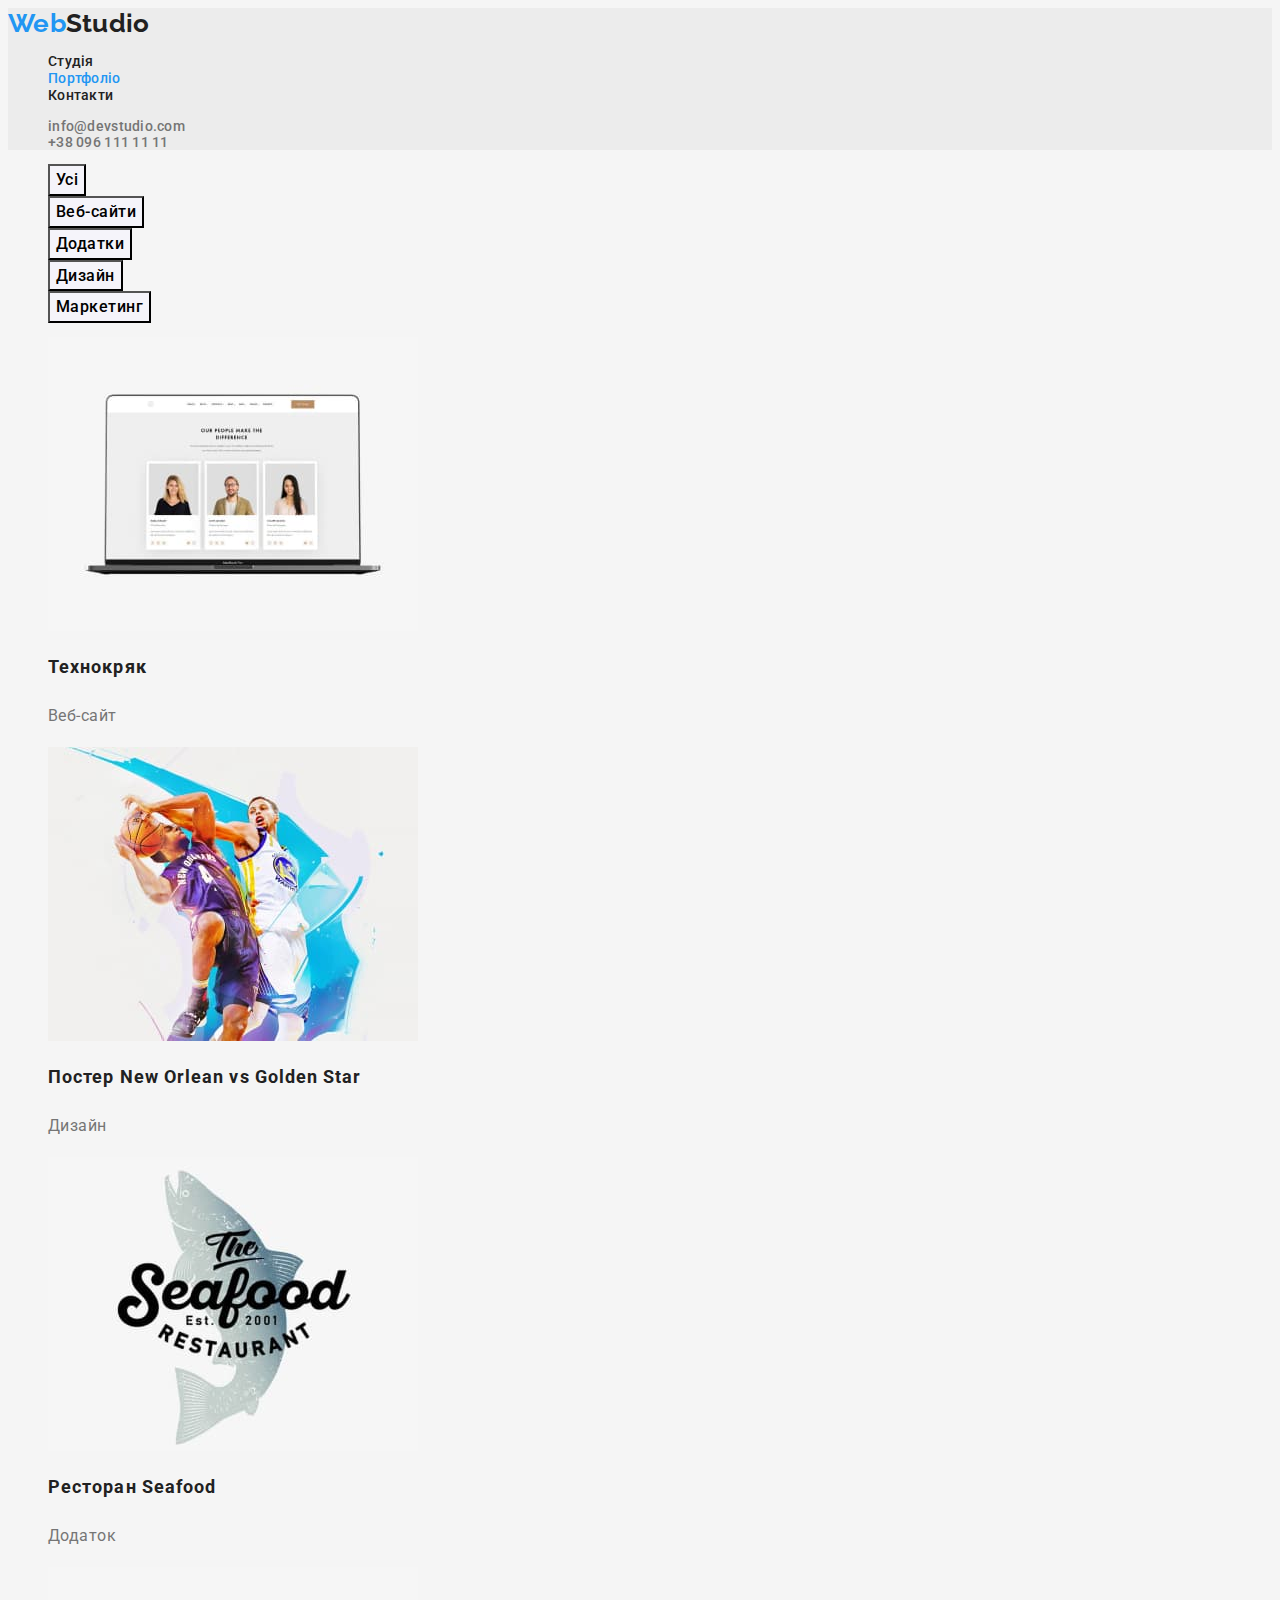
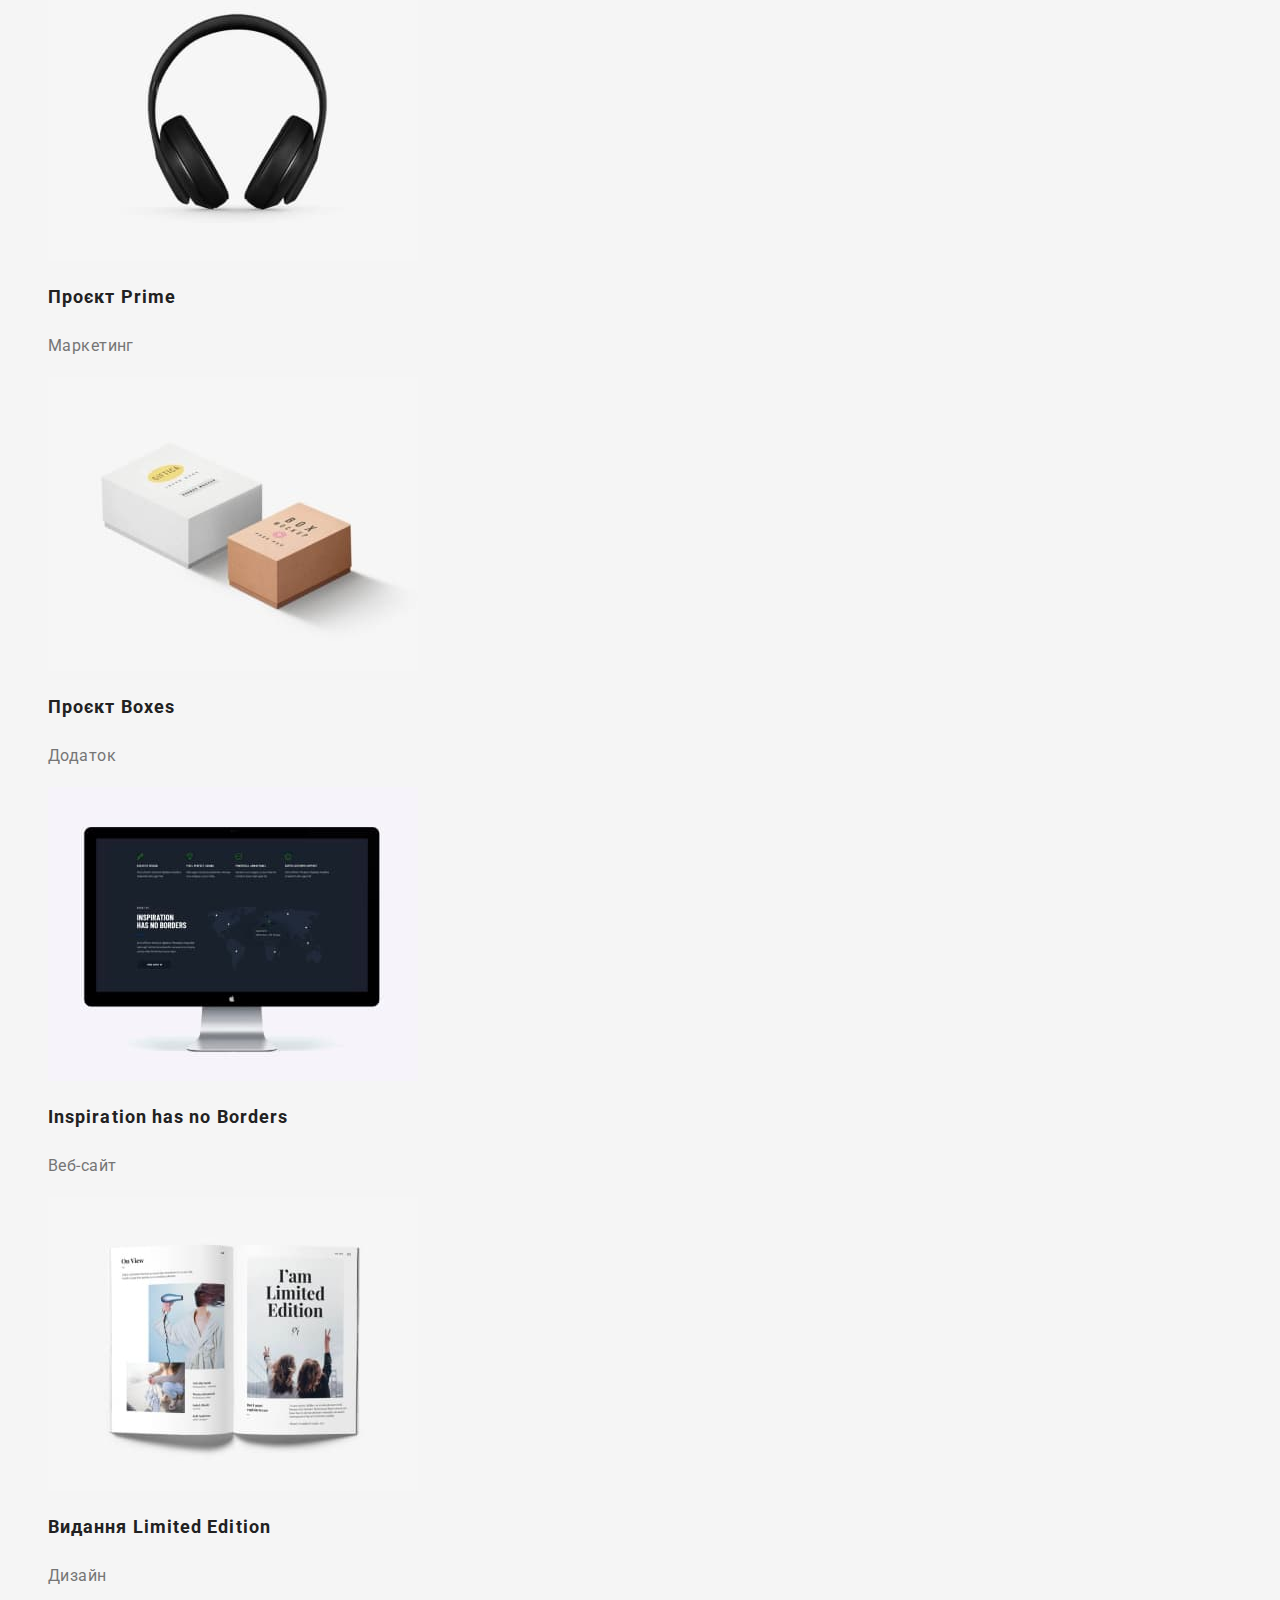
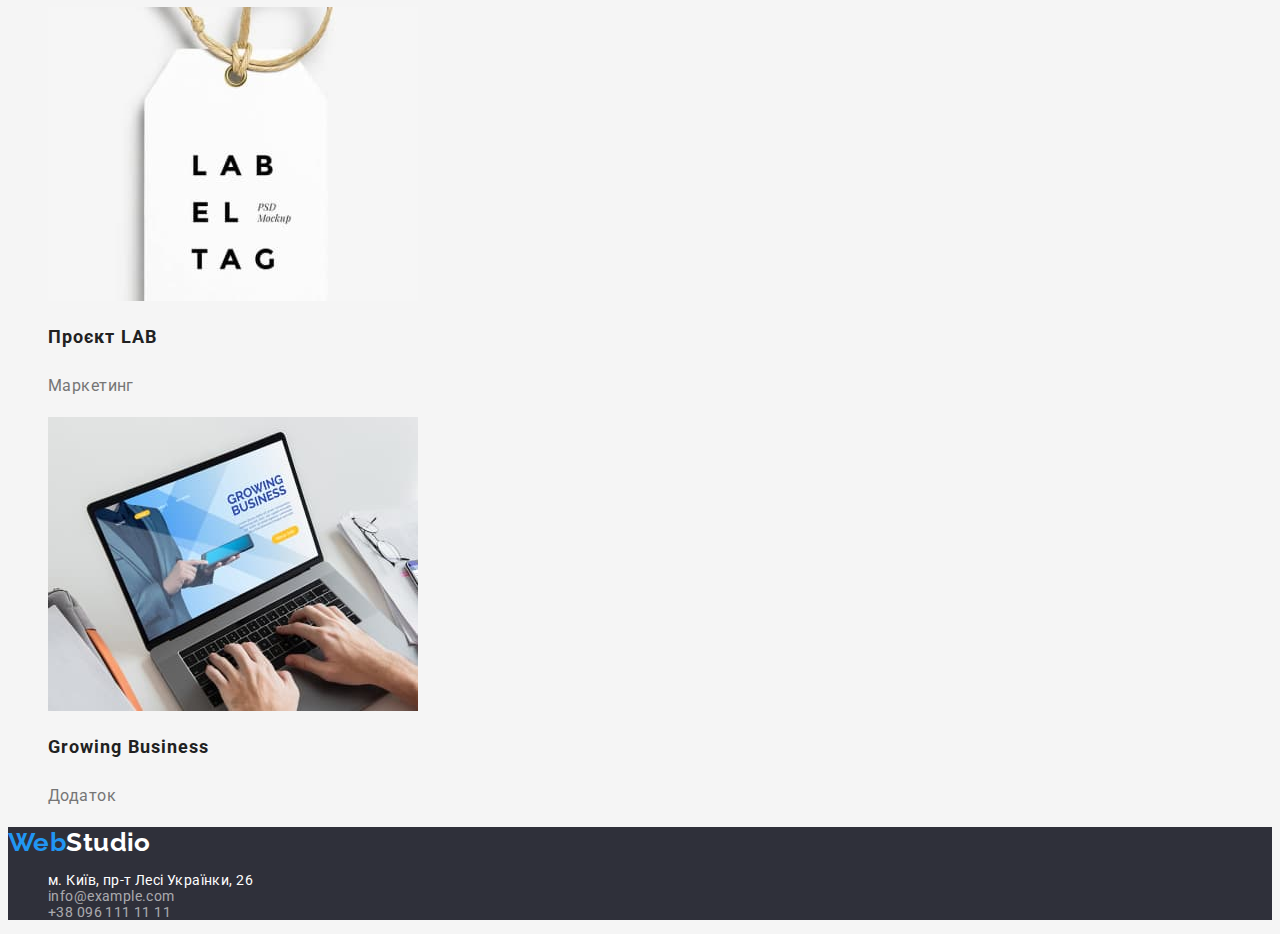
==== portfolio.html @ d13a5749 "Add files via upload" ====
<!DOCTYPE html>
<html lang="uk">
<head>
    <meta charset="UTF-8">
    <meta http-equiv="X-UA-Compatible" content="IE=edge">
    <meta name="viewport" content="width=device-width, initial-scale=1.0">
    <link rel="preconnect" href="https://fonts.googleapis.com">
    <link rel="preconnect" href="https://fonts.gstatic.com" crossorigin>
    <link href="https://fonts.googleapis.com/css2?family=Raleway:wght@700&family=Roboto:wght@400;500;700;900&display=swap" rel="stylesheet">
    <title>Портфоліо</title>
    <link rel="stylesheet" href="./css/style.css">
</head>
<body>
    <!-- Header section -->
    <header class="header-fonts">
        <a class="logo-web" href="./index.html">Web<span class="studio">Studio</span></a>
        <ul class="site-info">
            <li><a class="link" href="./index.html">Студія</a></li>
            <li><a class="link current" href="./portfolio.html">Портфоліо</a></li>
            <li><a class="link" href="Контакти">Контакти</a></li>
        </ul>
        <nav>
            <ul class="contacts">
                <li><a class="link" href="mailto:info@devstudio.com">info@devstudio.com</a></li>
                <li><a class="link" href="tel:+380961111111">+38 096 111 11 11</a></li>
            </ul>
        </nav>
    </header>
    <!-- Slide section -->
    <main>
        <section>
            <h1 class="visually-hidden">Portfolio</h1>
            <ul>
                <li><button class="btn" type="button">Усі</button></li>
                <li><button class="btn" type="button">Веб-сайти</button></li>
                <li><button class="btn" type="button">Додатки</button></li>
                <li><button class="btn" type="button">Дизайн</button></li>
                <li><button class="btn" type="button">Маркетинг</button></li>
            </ul>
            <ul class="list-skill">
                <li>
                    <img src="./images/img.jpeg" alt="Команда Вебстудії">
                    <h2>Технокряк</h2>
                    <p>Веб-сайт</p>
                </li>
                <li>
                    <img src="./images/img-1.jpeg" alt="Грають в баскетбол">
                    <h2>Постер New Orlean vs Golden Star</h2>
                    <p>Дизайн</p>
                </li>
                <li>
                    <img src="./images/img-2.jpeg" alt="Логотип ресторану">
                    <h2>Ресторан Seafood</h2>
                    <p>Додаток</p>
                </li>
                <li>
                    <img src="./images/img-3.jpeg" alt="Навушники">
                    <h2>Проєкт Prime</h2>
                    <p>Маркетинг</p>
                </li>
                <li>
                    <img src="./images/img-4.jpeg" alt="Подарункові бокси">
                    <h2>Проєкт Boxes</h2>
                    <p>Додаток</p>
                </li>
                <li>
                    <img src="./images/img-5.jpeg" alt="Офіси студії у світі">
                    <h2>Inspiration has no Borders</h2>
                    <p>Веб-сайт</p>
                </li>
                <li>
                    <img src="./images/img-6.jpeg" alt="Відкритий журнал">
                    <h2>Видання Limited Edition</h2>
                    <p>Дизайн</p>
                </li>
                <li>
                    <img src="./images/img-7.jpeg" alt="Ярлик">
                    <h2>Проєкт LAB</h2>
                    <p>Маркетинг</p>
                </li>
                <li>
                    <img src="./images/img-8.jpeg" alt="Працює в додатку">
                    <h2>Growing Business</h2>
                    <p>Додаток</p>
                </li>
            </ul>
        </section>
    </main>
    <!-- Footer section -->
    <footer class="footer-info">
        <a class="logo-web" href="./index.html">Web<span class="studio2">Studio</span></a>
        <address>
            <ul class="color-info">
                <li><a href="https://goo.gl/maps/TJPPdLGGKsBPAUss6">м. Київ, пр-т Лесі Українки, 26</a></li>
                <li class="info-visible"><a href="mailto:info@example.com">info@example.com</a></li>
                <li class="info-visible"><a href="tel:+380961111111">+38 096 111 11 11</a></li>
            </ul>
        </address>
    </footer>
</body>
</html>
---- css/style.css ----
:root {
    --main-color: #f5f5f5;
    --secondary-color: #212121;
    --btn-color: #2196f3;
    --btn-background: #F5F4FA;
    --btn-active-color: #ffffff;
    --header-color: #ECECEC;
    --paragraph-color: #757575;
    --footer-color: #2F303A;
    --adress-color: rgba(255, 255, 255, 0.6);
}
/* ^color^ */
ul {
    list-style: none
    }
.visually-hidden {
    position: absolute;
    white-space: nowrap;
    width: 1px;
    height: 1px;
    overflow: hidden;
    border: 0;
    padding: 0;
    clip: rect(0 0 0 0);
    clip-path: inset(50%);
    margin: -1px;
}
body {
    text-decoration: none;
    font-family: "Roboto", sans-serif;
    background-color: var(--main-color);
    color: var(--secondary-color);
    font-style: normal;
    letter-spacing: 0.03em;
    font-size: 14px;
}

/* Section header 1-2 pages*/

header {
    background-color: var(--header-color);
    color: var(--secondary-color);
    text-decoration: none;
}
.header-fonts {
    font-weight: 500;
    letter-spacing: 0.02em;
}

/* Section navigation 1-2 pages */

.logo-web {
    color: var(--btn-color);
    font-family: 'Raleway';
    font-weight: 700;
    font-size: 26px;
    line-height: 1.19;
    text-decoration: none;
}
.studio {
    color: var(--secondary-color);
}
.studio2 {
    color: var(--btn-active-color);
}

.site-info a {
    color: var(--secondary-color);
    text-decoration: none;
    font-weight: 500;
    line-height: 1.14;
    letter-spacing: 0.02em;
}
.site-info .link:hover, 
.site-info .link:focus {
    color: var(--btn-color);
}
.link.current {
    color: var(--btn-color);
}
.contacts a {
    color: var(--paragraph-color);
    text-decoration: none;
    font-weight: 500;      
    letter-spacing: 0.02em; 
}
.contacts a:hover, 
.contacts a:focus {
    color: var(--btn-color);
}

/* Section btn 1-2 pages */

.btn:hover, .btn:focus {
    background-color: var(--btn-color);
    color: var(--btn-active-color);
    cursor: pointer;
}
.btn {
    background-color: var(--btn-background);
    font-family: "Roboto", sans-serif;
    letter-spacing: 0.03em;
    font-weight: 500;
    font-size: 16px;
    line-height: 1.62;
}
.btn1 {
    background-color: var(--btn-color);
    color: var(--btn-active-color);
    font-family: "Roboto", sans-serif;
    font-weight: 700;
    font-size: 16px;
    line-height: 1.88;
    letter-spacing: 0.06em;
}

/* Pages Studio */
/* Hero */
h1 {
    background: var(--footer-color);
    color: var(--btn-active-color);
    font-weight: 900;
    font-size: 44px;
    line-height: 1.36;
    text-align: center;
    letter-spacing: 0.06em;
    text-transform: uppercase;
}
.title {
    font-family: "Roboto", sans-serif;
    font-weight: 700;
    font-size: 36px;
    line-height: 1.16;
    text-align: center;
    letter-spacing: 0.03em;
}

/* Section quality */

.list-title h3{
    font-weight: 700;
    font-size: 14px;
    line-height: 1.14;
}

.list-title p {
    color: var(--paragraph-color);
    font-size: 14px;
    line-height: 1.71;
}

/* Section team */

.list-team h3 {
    font-weight: 500;
    font-size: 16px;
    line-height: 1.18;
}
.list-team p {
    color: var(--paragraph-color);
    font-size: 16px;
    line-height: 1.18;
    letter-spacing: 0.03em;
}
.list-team {
    text-align: center;
}

/* Pages Portfolio - Section main*/

.list-skill h2 {
    font-weight: 700;
    font-size: 18px;
    line-height: 2;
    letter-spacing: 0.06em;
}
.list-skill p {
    color: var(--paragraph-color);
    font-weight: 400;
    font-size: 16px;
    line-height: 1.88;
}

/* Section footer 1-2 pages*/

.footer-info {
    background-color: var(--footer-color);
    text-decoration: none;
}
.color-info a {
    color: var(--btn-active-color);
    font-style: normal;
    text-decoration: none;
}
.color-info a:hover, 
.color-info a:focus {
    color: var(--btn-color);
}
.color-info a:active {
    color: var(--btn-color);
}
.info-visible a {
    color: var(--adress-color);
}
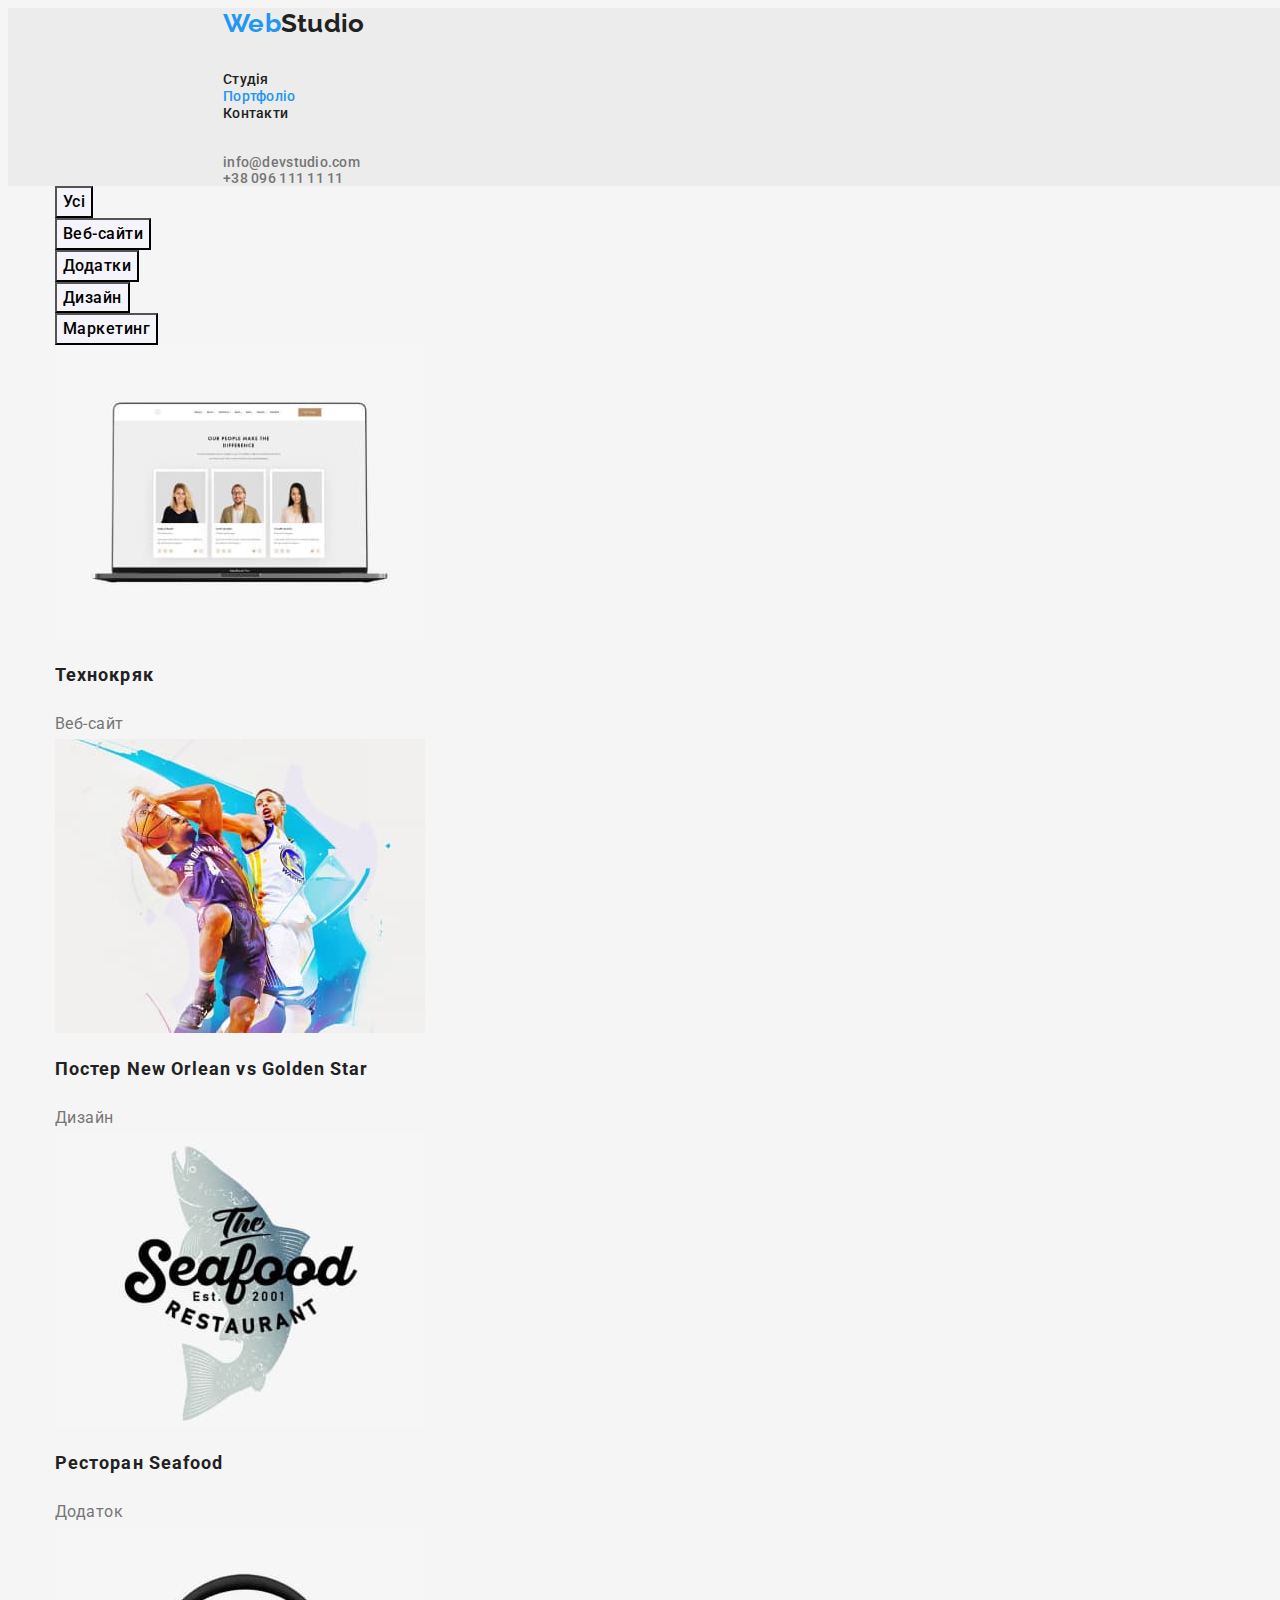
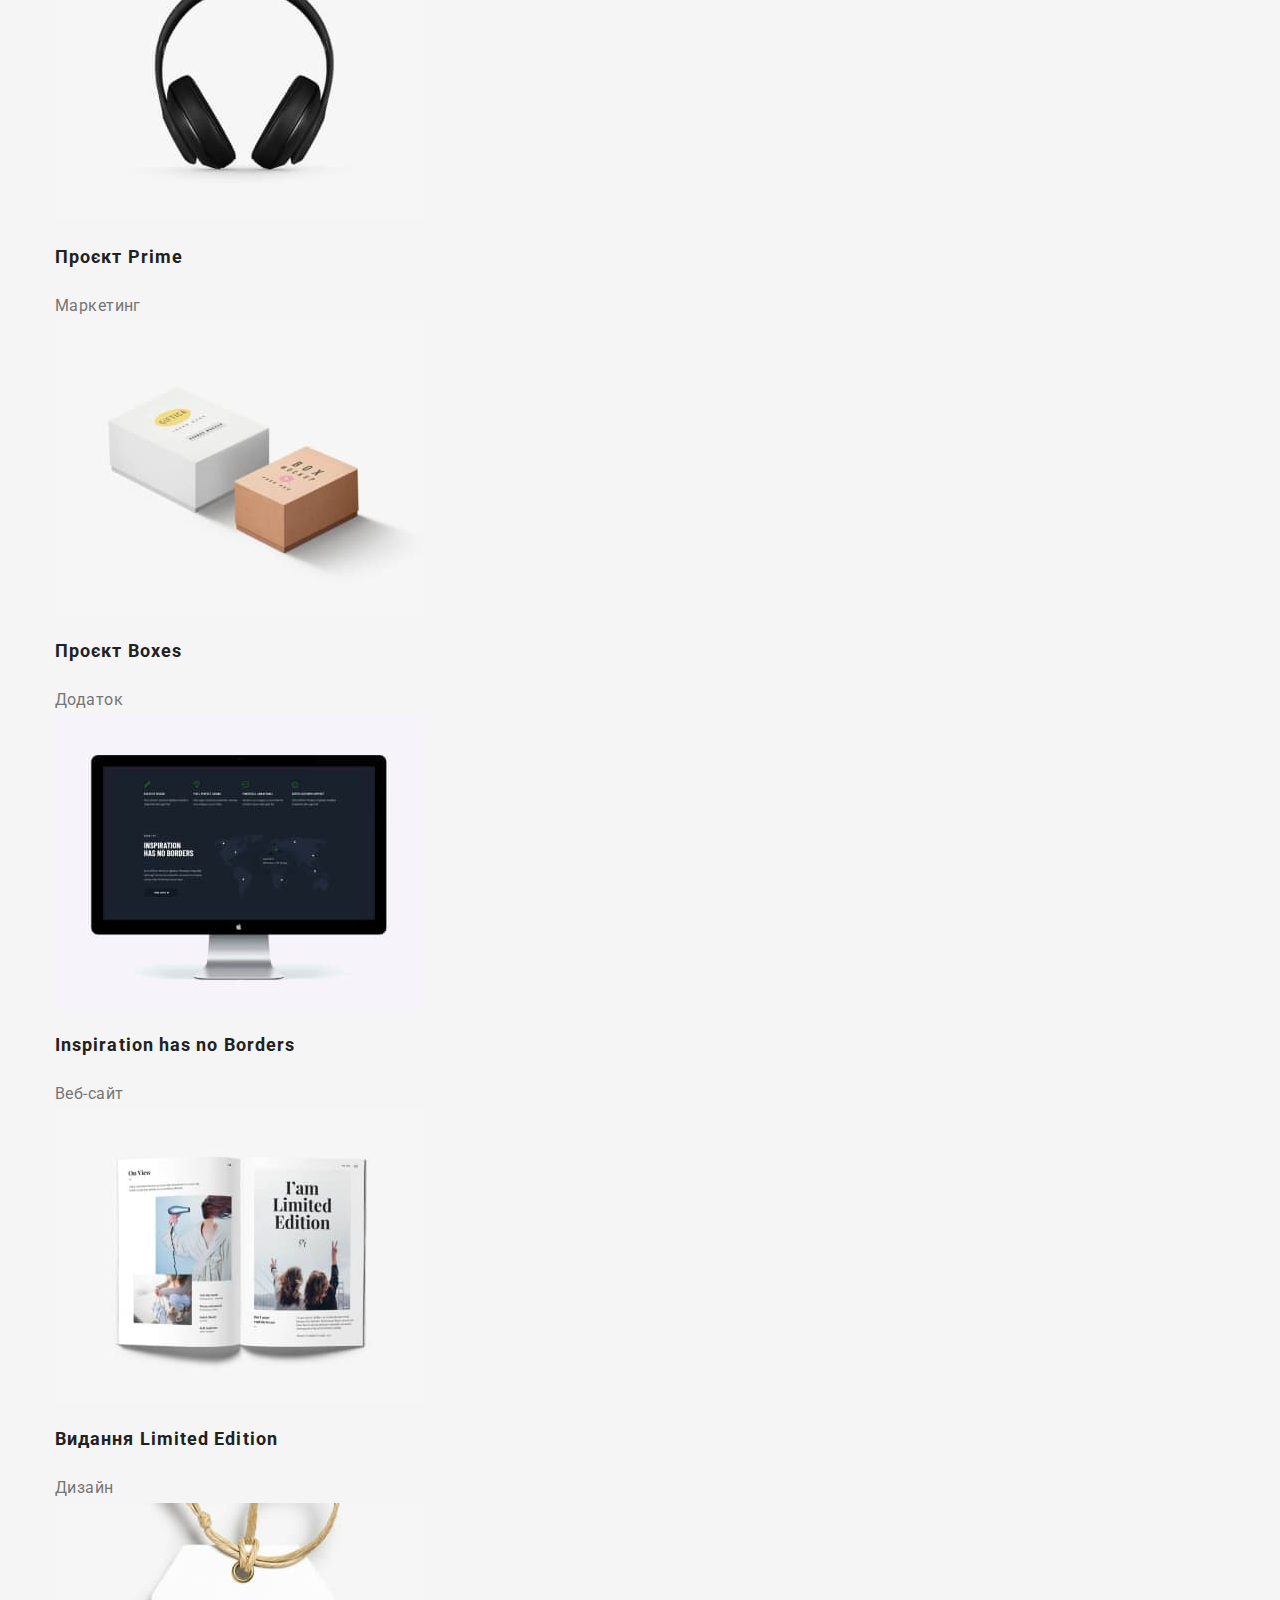
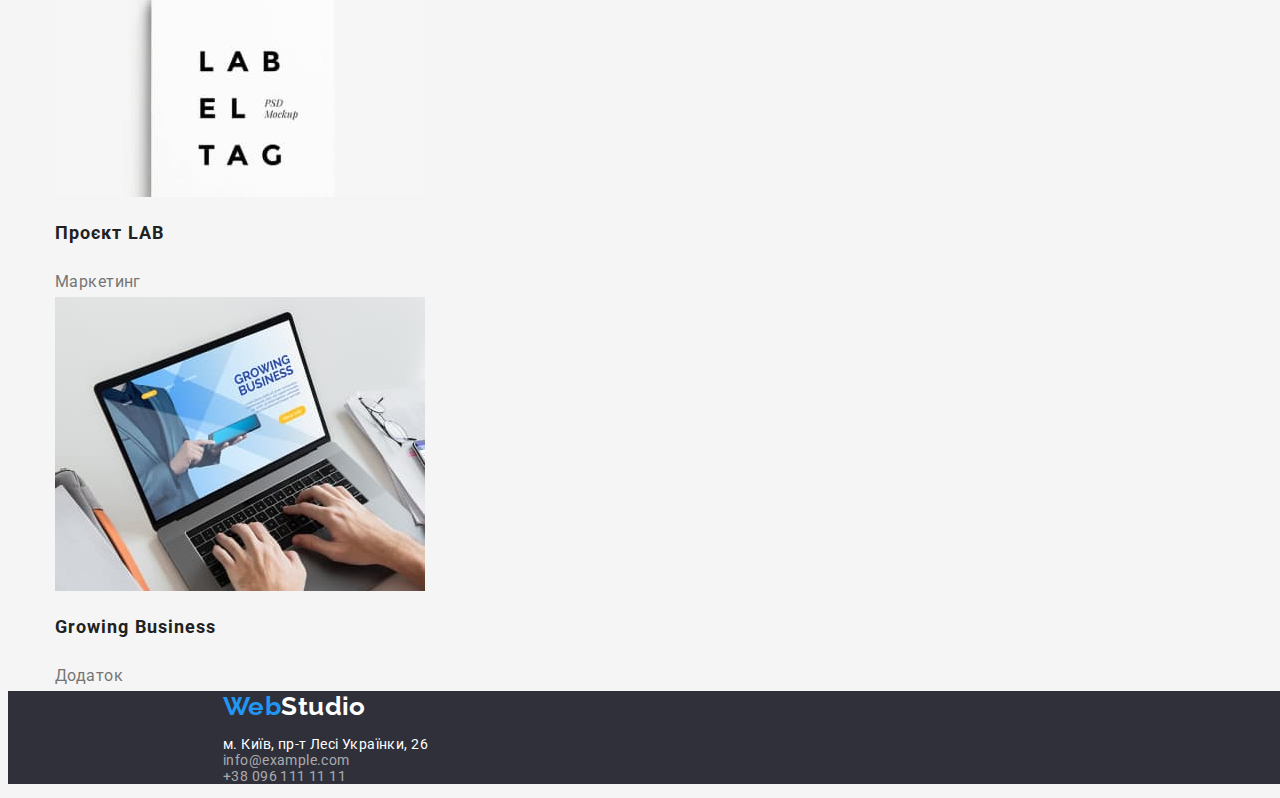
==== commit e44d3c6b: "блокова модель заняття 5" ====
--- a/portfolio.html
+++ b/portfolio.html
@@ -1,36 +1,42 @@
 <!DOCTYPE html>
 <html lang="uk">
+
 <head>
     <meta charset="UTF-8">
     <meta http-equiv="X-UA-Compatible" content="IE=edge">
     <meta name="viewport" content="width=device-width, initial-scale=1.0">
     <link rel="preconnect" href="https://fonts.googleapis.com">
     <link rel="preconnect" href="https://fonts.gstatic.com" crossorigin>
-    <link href="https://fonts.googleapis.com/css2?family=Raleway:wght@700&family=Roboto:wght@400;500;700;900&display=swap" rel="stylesheet">
+    <link
+        href="https://fonts.googleapis.com/css2?family=Raleway:wght@700&family=Roboto:wght@400;500;700;900&display=swap"
+        rel="stylesheet">
     <title>Портфоліо</title>
     <link rel="stylesheet" href="./css/style.css">
 </head>
+
 <body>
     <!-- Header section -->
     <header class="header-fonts">
-        <a class="logo-web" href="./index.html">Web<span class="studio">Studio</span></a>
-        <ul class="site-info">
-            <li><a class="link" href="./index.html">Студія</a></li>
-            <li><a class="link current" href="./portfolio.html">Портфоліо</a></li>
-            <li><a class="link" href="Контакти">Контакти</a></li>
-        </ul>
-        <nav>
-            <ul class="contacts">
-                <li><a class="link" href="mailto:info@devstudio.com">info@devstudio.com</a></li>
-                <li><a class="link" href="tel:+380961111111">+38 096 111 11 11</a></li>
+        <div class="container">
+            <a class="logo-web" href="./index.html">Web<span class="studio">Studio</span></a>
+            <ul class="site-info">
+                <li><a class="link" href="./index.html">Студія</a></li>
+                <li><a class="link current" href="./portfolio.html">Портфоліо</a></li>
+                <li><a class="link" href="Контакти">Контакти</a></li>
             </ul>
-        </nav>
+            <nav>
+                <ul class="contacts">
+                    <li><a class="link" href="mailto:info@devstudio.com">info@devstudio.com</a></li>
+                    <li><a class="link" href="tel:+380961111111">+38 096 111 11 11</a></li>
+                </ul>
+            </nav>
+        </div>
     </header>
     <!-- Slide section -->
     <main>
-        <section>
+        <section class="container">
             <h1 class="visually-hidden">Portfolio</h1>
-            <ul>
+            <ul class="work-place">
                 <li><button class="btn" type="button">Усі</button></li>
                 <li><button class="btn" type="button">Веб-сайти</button></li>
                 <li><button class="btn" type="button">Додатки</button></li>
@@ -88,14 +94,17 @@
     </main>
     <!-- Footer section -->
     <footer class="footer-info">
-        <a class="logo-web" href="./index.html">Web<span class="studio2">Studio</span></a>
-        <address>
-            <ul class="color-info">
-                <li><a href="https://goo.gl/maps/TJPPdLGGKsBPAUss6">м. Київ, пр-т Лесі Українки, 26</a></li>
-                <li class="info-visible"><a href="mailto:info@example.com">info@example.com</a></li>
-                <li class="info-visible"><a href="tel:+380961111111">+38 096 111 11 11</a></li>
-            </ul>
-        </address>
+        <div class="container">
+            <a class="logo-web" href="./index.html">Web<span class="studio2">Studio</span></a>
+            <address>
+                <ul class="color-info">
+                    <li><a href="https://goo.gl/maps/TJPPdLGGKsBPAUss6">м. Київ, пр-т Лесі Українки, 26</a></li>
+                    <li class="info-visible"><a href="mailto:info@example.com">info@example.com</a></li>
+                    <li class="info-visible"><a href="tel:+380961111111">+38 096 111 11 11</a></li>
+                </ul>
+            </address>
+        </div>
     </footer>
 </body>
+
 </html>--- a/css/style.css
+++ b/css/style.css
@@ -10,6 +10,26 @@
     --adress-color: rgba(255, 255, 255, 0.6);
 }
 /* ^color^ */
+
+html {
+    box-sizing: border-box;
+}
+
+*,
+*::before,
+*::after {
+  box-sizing: inherit;
+  /* outline: 1px solid red; */
+}
+
+.container {
+    width: 1200px;
+    padding-left: 15px;
+    padding-right: 15px;
+    margin-left: auto;
+    margin-right: auto;
+}
+
 ul {
     list-style: none
     }
@@ -43,6 +63,11 @@
     text-decoration: none;
 }
 .header-fonts {
+    margin-left: auto;
+    margin-right: auto;
+    margin-bottom: 0px;
+    width: 1600px;
+
     font-weight: 500;
     letter-spacing: 0.02em;
 }
@@ -50,6 +75,8 @@
 /* Section navigation 1-2 pages */
 
 .logo-web {
+    margin: 24px 93px 25px 0px;
+
     color: var(--btn-color);
     font-family: 'Raleway';
     font-weight: 700;
@@ -71,6 +98,11 @@
     line-height: 1.14;
     letter-spacing: 0.02em;
 }
+.site-info {
+    margin: 32px 344px 32px 0px;
+    padding-left: 0px;
+    padding-right: 0px;
+}
 .site-info .link:hover, 
 .site-info .link:focus {
     color: var(--btn-color);
@@ -84,6 +116,11 @@
     font-weight: 500;      
     letter-spacing: 0.02em; 
 }
+.contacts {
+    margin: 32px 0px 0px 0px;
+    padding-left: 0px;
+    padding-right: 0px;
+}
 .contacts a:hover, 
 .contacts a:focus {
     color: var(--btn-color);
@@ -112,6 +149,12 @@
     font-size: 16px;
     line-height: 1.88;
     letter-spacing: 0.06em;
+
+    border-radius: 4px;
+    max-width: 216px;
+    min-height: 50px;
+    margin: auto;
+    display: block;
 }
 
 /* Pages Studio */
@@ -127,6 +170,8 @@
     text-transform: uppercase;
 }
 .title {
+    margin-top: 0px;
+
     font-family: "Roboto", sans-serif;
     font-weight: 700;
     font-size: 36px;
@@ -138,15 +183,30 @@
 /* Section quality */
 
 .list-title h3{
+    margin-top: 0px;
+
     font-weight: 700;
     font-size: 14px;
     line-height: 1.14;
 }
 
 .list-title p {
+    margin-bottom: 0px;
+
     color: var(--paragraph-color);
     font-size: 14px;
     line-height: 1.71;
+}
+
+.list-title {
+    padding: 0px;
+    margin-top: 0px;
+    margin-bottom: 0px;
+}
+.work-place {
+    margin-top: 0px;
+    margin-bottom: 0px;
+    padding: 0px;
 }
 
 /* Section team */
@@ -179,11 +239,21 @@
     font-weight: 400;
     font-size: 16px;
     line-height: 1.88;
+    margin-bottom: 0px;
+}
+.list-skill {
+    margin-top: 0px;
+    margin-bottom: 0px;
+    padding: 0px;
 }
 
 /* Section footer 1-2 pages*/
 
 .footer-info {
+    width: 1600px;
+    margin-left: auto;
+    margin-right: auto;
+
     background-color: var(--footer-color);
     text-decoration: none;
 }
@@ -198,6 +268,9 @@
 }
 .color-info a:active {
     color: var(--btn-color);
+}
+.color-info {
+    padding: 0px;
 }
 .info-visible a {
     color: var(--adress-color);
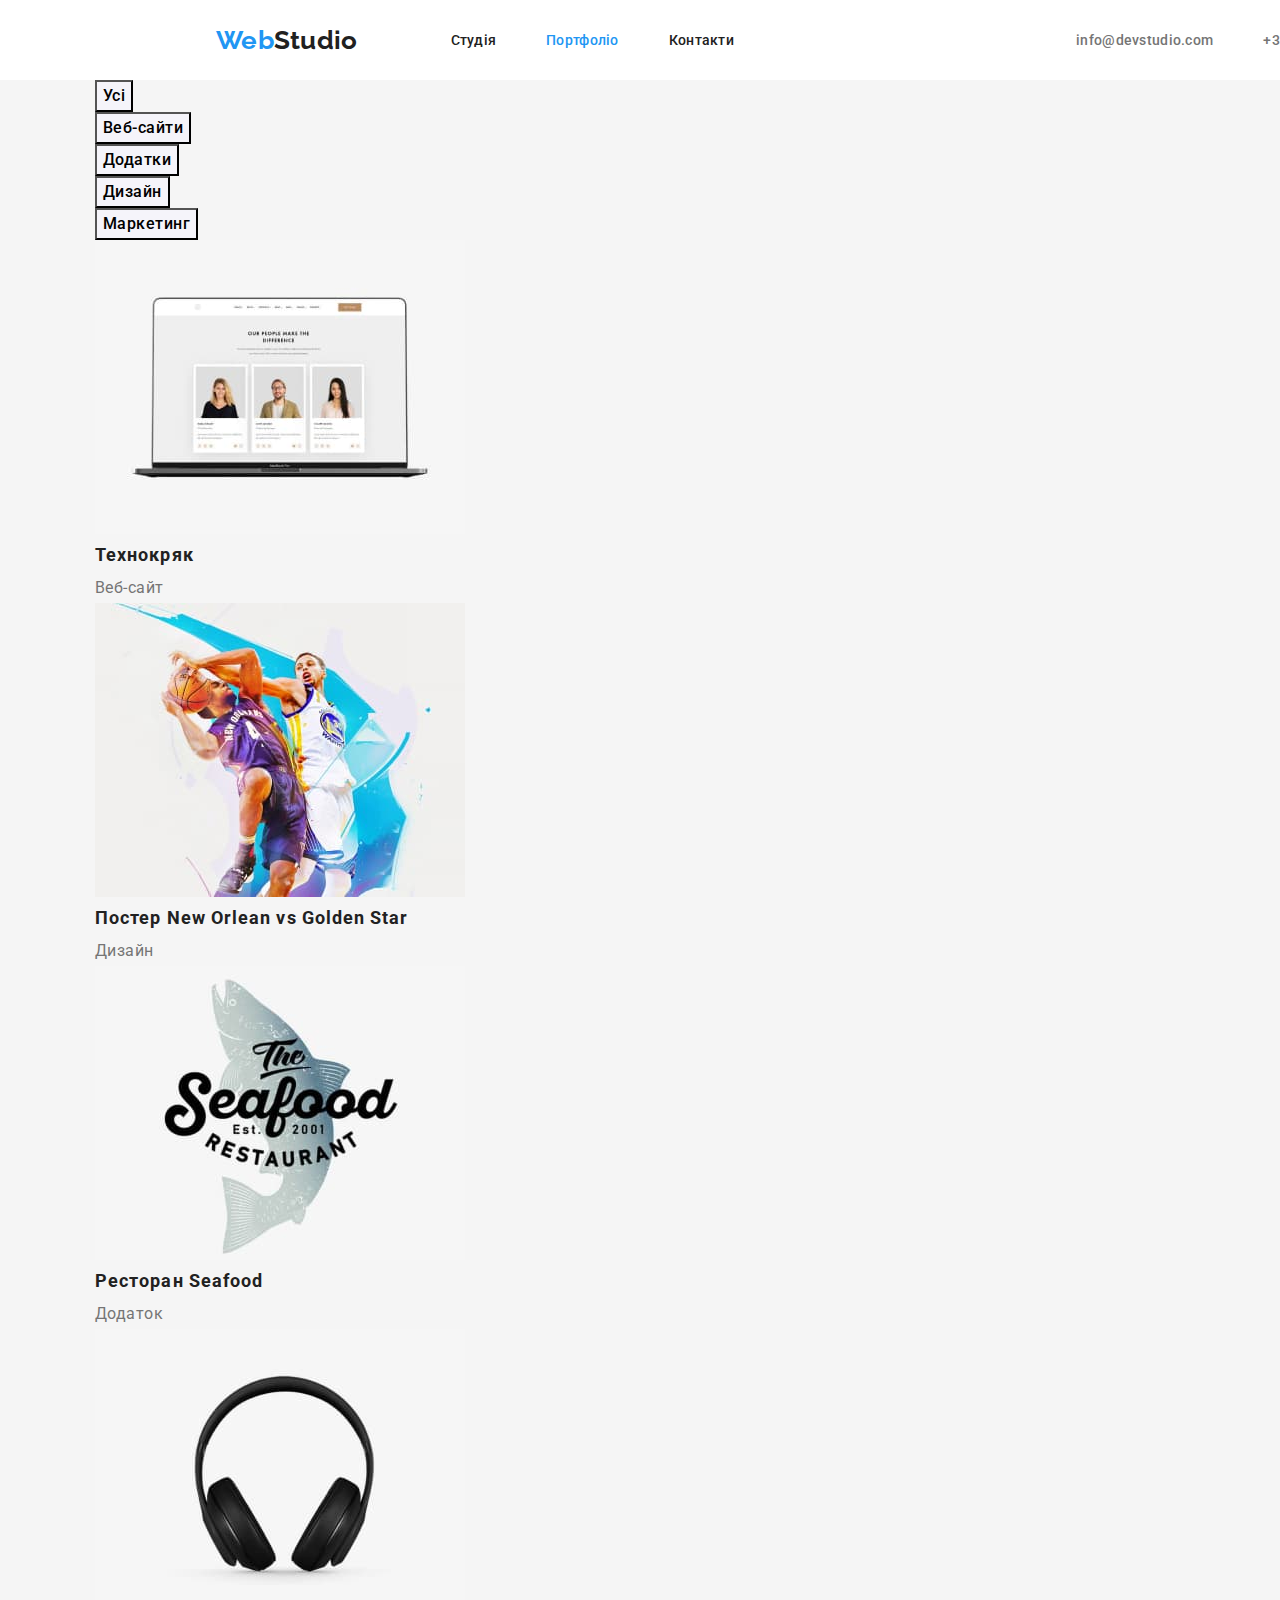
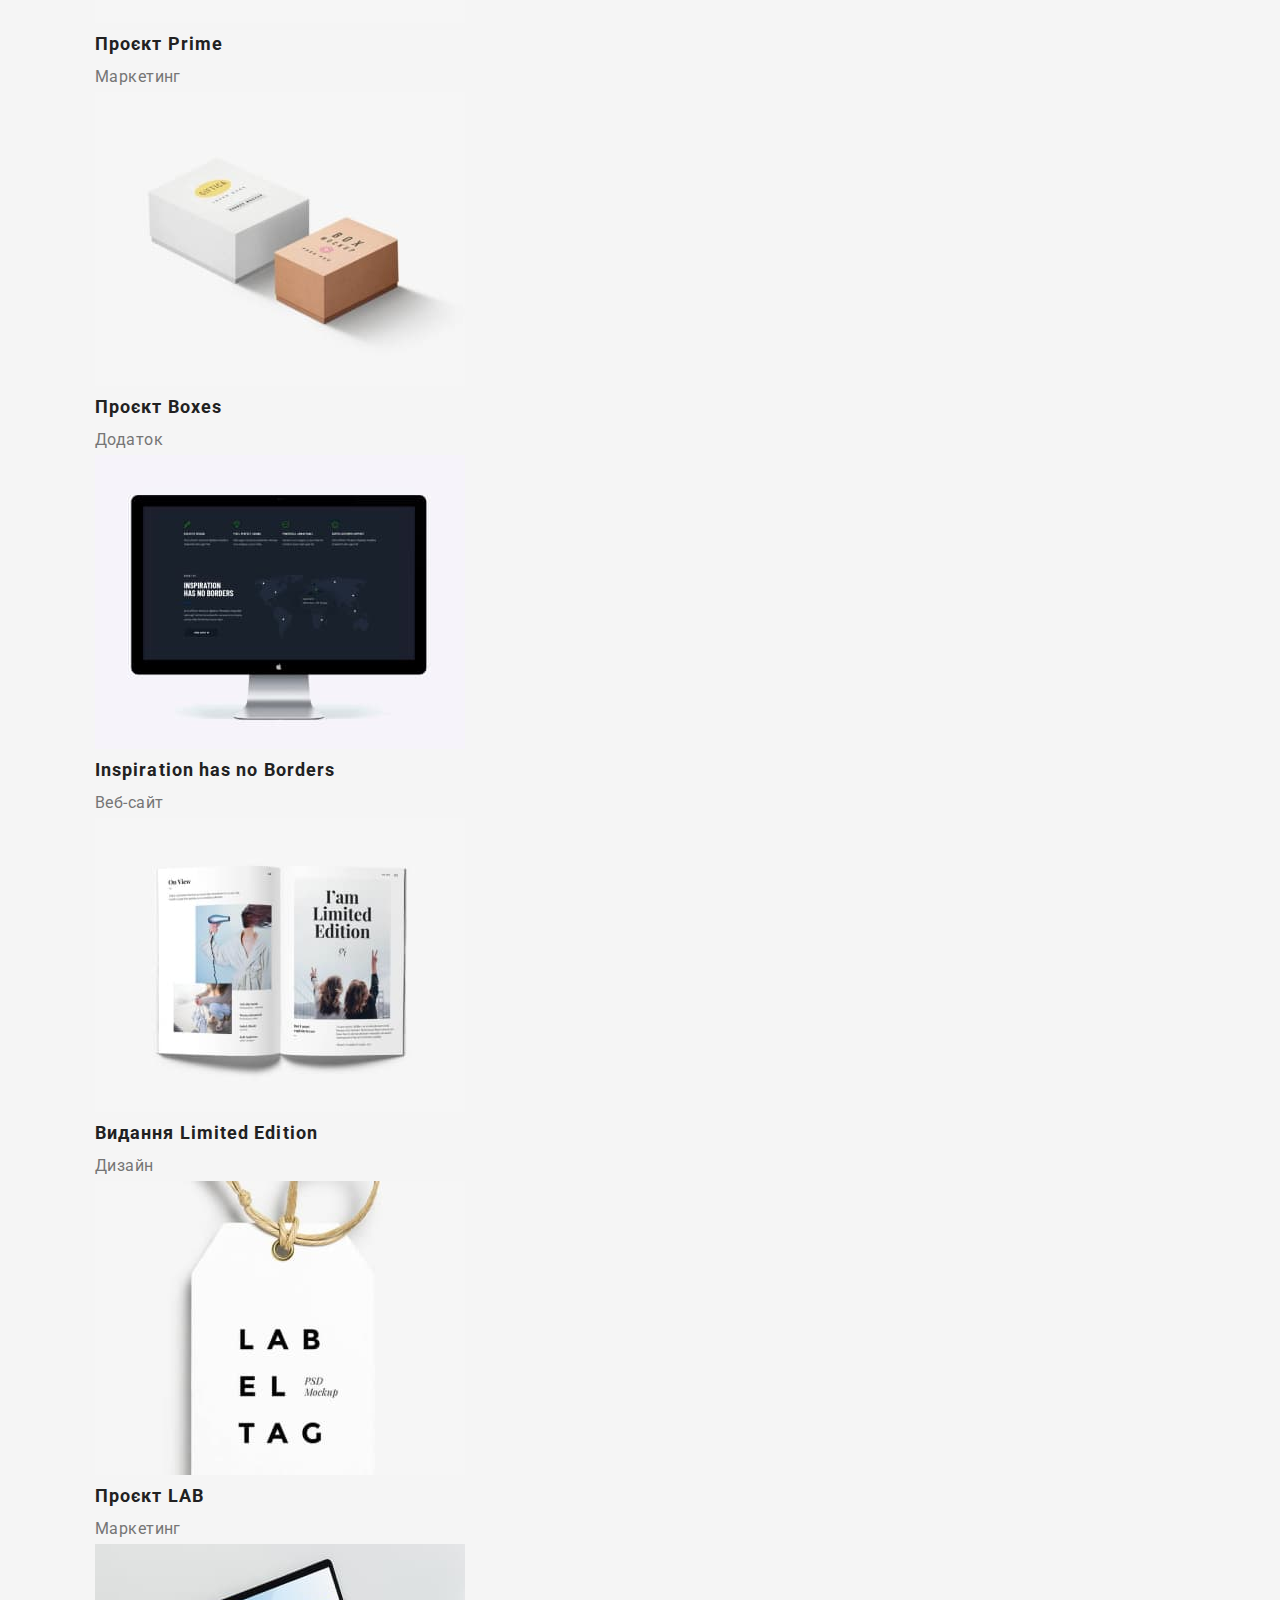
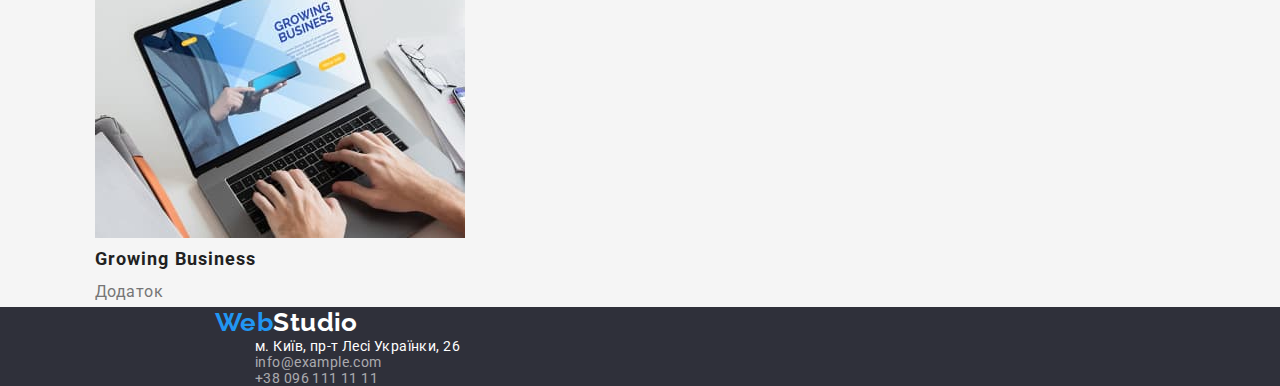
==== commit 4e167ac7: "додав 4 блока" ====
--- a/portfolio.html
+++ b/portfolio.html
@@ -17,17 +17,17 @@
 <body>
     <!-- Header section -->
     <header class="header-fonts">
-        <div class="container">
+        <div class="container head">
             <a class="logo-web" href="./index.html">Web<span class="studio">Studio</span></a>
-            <ul class="site-info">
-                <li><a class="link" href="./index.html">Студія</a></li>
-                <li><a class="link current" href="./portfolio.html">Портфоліо</a></li>
-                <li><a class="link" href="Контакти">Контакти</a></li>
-            </ul>
-            <nav>
+                <ul class="site-info">
+                    <li class="header-site-info"><a class="link" href="./index.html">Студія</a></li>
+                    <li class="header-site-info"><a class="link current" href="./portfolio.html">Портфоліо</a></li>
+                    <li class="header-site-info"><a class="link" href="Контакти">Контакти</a></li>
+                </ul>
+            <nav class="header-nav">
                 <ul class="contacts">
-                    <li><a class="link" href="mailto:info@devstudio.com">info@devstudio.com</a></li>
-                    <li><a class="link" href="tel:+380961111111">+38 096 111 11 11</a></li>
+                    <li class="header-site-info"><a class="link" href="mailto:info@devstudio.com">info@devstudio.com</a></li>
+                    <li class="header-site-info"><a class="link" href="tel:+380961111111">+38 096 111 11 11</a></li>
                 </ul>
             </nav>
         </div>
--- a/css/style.css
+++ b/css/style.css
@@ -4,7 +4,7 @@
     --btn-color: #2196f3;
     --btn-background: #F5F4FA;
     --btn-active-color: #ffffff;
-    --header-color: #ECECEC;
+    --header-color: #FFFFFF;
     --paragraph-color: #757575;
     --footer-color: #2F303A;
     --adress-color: rgba(255, 255, 255, 0.6);
@@ -26,9 +26,9 @@
     width: 1200px;
     padding-left: 15px;
     padding-right: 15px;
-    margin-left: auto;
-    margin-right: auto;
-}
+    margin: 0 auto;
+}
+
 
 ul {
     list-style: none
@@ -63,19 +63,24 @@
     text-decoration: none;
 }
 .header-fonts {
-    margin-left: auto;
-    margin-right: auto;
-    margin-bottom: 0px;
     width: 1600px;
+    margin: 0 auto;
 
     font-weight: 500;
     letter-spacing: 0.02em;
 }
+.head {
+    height: 80px;
+    display: flex;
+    align-items: center;
+    border: 1px solid var(--header-color);
+}
 
 /* Section navigation 1-2 pages */
 
 .logo-web {
-    margin: 24px 93px 25px 0px;
+    margin-right: 93px;
+    display: block;
 
     color: var(--btn-color);
     font-family: 'Raleway';
@@ -99,10 +104,21 @@
     letter-spacing: 0.02em;
 }
 .site-info {
-    margin: 32px 344px 32px 0px;
-    padding-left: 0px;
-    padding-right: 0px;
-}
+    display: flex;
+    padding-left: 0;
+    margin-top: 0;
+    margin-bottom: 0;
+}
+
+
+.header-site-info:not(:first-child) {
+    margin-left: 50px;
+}
+
+.header-site-info .link {
+    padding: 32px 0;
+}
+
 .site-info .link:hover, 
 .site-info .link:focus {
     color: var(--btn-color);
@@ -117,9 +133,15 @@
     letter-spacing: 0.02em; 
 }
 .contacts {
-    margin: 32px 0px 0px 0px;
-    padding-left: 0px;
-    padding-right: 0px;
+    display: flex;
+    padding-left: 0;
+    margin-top: 0;
+    margin-bottom: 0;
+}
+.header-nav {
+    margin-left: auto;
+    margin-top: 0;
+    margin-bottom: 0;
 }
 .contacts a:hover, 
 .contacts a:focus {
@@ -151,16 +173,31 @@
     letter-spacing: 0.06em;
 
     border-radius: 4px;
-    max-width: 216px;
-    min-height: 50px;
-    margin: auto;
-    display: block;
+    width: 216px;
+    height: 50px;
 }
 
 /* Pages Studio */
 /* Hero */
+
+.container-hero {
+    height: 600px;
+    background: var(--footer-color);
+    display: flex;
+    flex-direction: column;
+    align-items: center;
+}
+
+.hero-title {
+    width: 696px;
+    margin-top: 200px;
+    margin-bottom: 30px;
+    margin-left: auto;
+    margin-right: auto;
+
+}
+
 h1 {
-    background: var(--footer-color);
     color: var(--btn-active-color);
     font-weight: 900;
     font-size: 44px;
@@ -170,7 +207,7 @@
     text-transform: uppercase;
 }
 .title {
-    margin-top: 0px;
+    margin-bottom: 50px;
 
     font-family: "Roboto", sans-serif;
     font-weight: 700;
@@ -179,34 +216,45 @@
     text-align: center;
     letter-spacing: 0.03em;
 }
+.work-place-img {
+    display: flex;
+    flex-wrap: wrap;
+    padding: 0;
+    justify-content: space-between;
+}
 
 /* Section quality */
 
+*,
+h3,
+p {
+    margin: 0;
+}
 .list-title h3{
-    margin-top: 0px;
-
     font-weight: 700;
     font-size: 14px;
     line-height: 1.14;
 }
-
 .list-title p {
-    margin-bottom: 0px;
-
     color: var(--paragraph-color);
     font-size: 14px;
     line-height: 1.71;
 }
-
 .list-title {
-    padding: 0px;
-    margin-top: 0px;
-    margin-bottom: 0px;
-}
-.work-place {
-    margin-top: 0px;
-    margin-bottom: 0px;
-    padding: 0px;
+    display: flex;
+    padding: 0;
+    height: 1170px;
+    height: 98px;
+    margin: 215px 94px;
+}
+.visual-list {
+    display: flex;
+    flex-direction: column;
+    align-items: center;
+    gap: 10px;
+}
+.visual-list:not(:first-child) {
+    margin-left: 30px;
 }
 
 /* Section team */
@@ -241,18 +289,11 @@
     line-height: 1.88;
     margin-bottom: 0px;
 }
-.list-skill {
-    margin-top: 0px;
-    margin-bottom: 0px;
-    padding: 0px;
-}
 
 /* Section footer 1-2 pages*/
 
 .footer-info {
     width: 1600px;
-    margin-left: auto;
-    margin-right: auto;
 
     background-color: var(--footer-color);
     text-decoration: none;
@@ -269,9 +310,7 @@
 .color-info a:active {
     color: var(--btn-color);
 }
-.color-info {
-    padding: 0px;
-}
+
 .info-visible a {
     color: var(--adress-color);
 }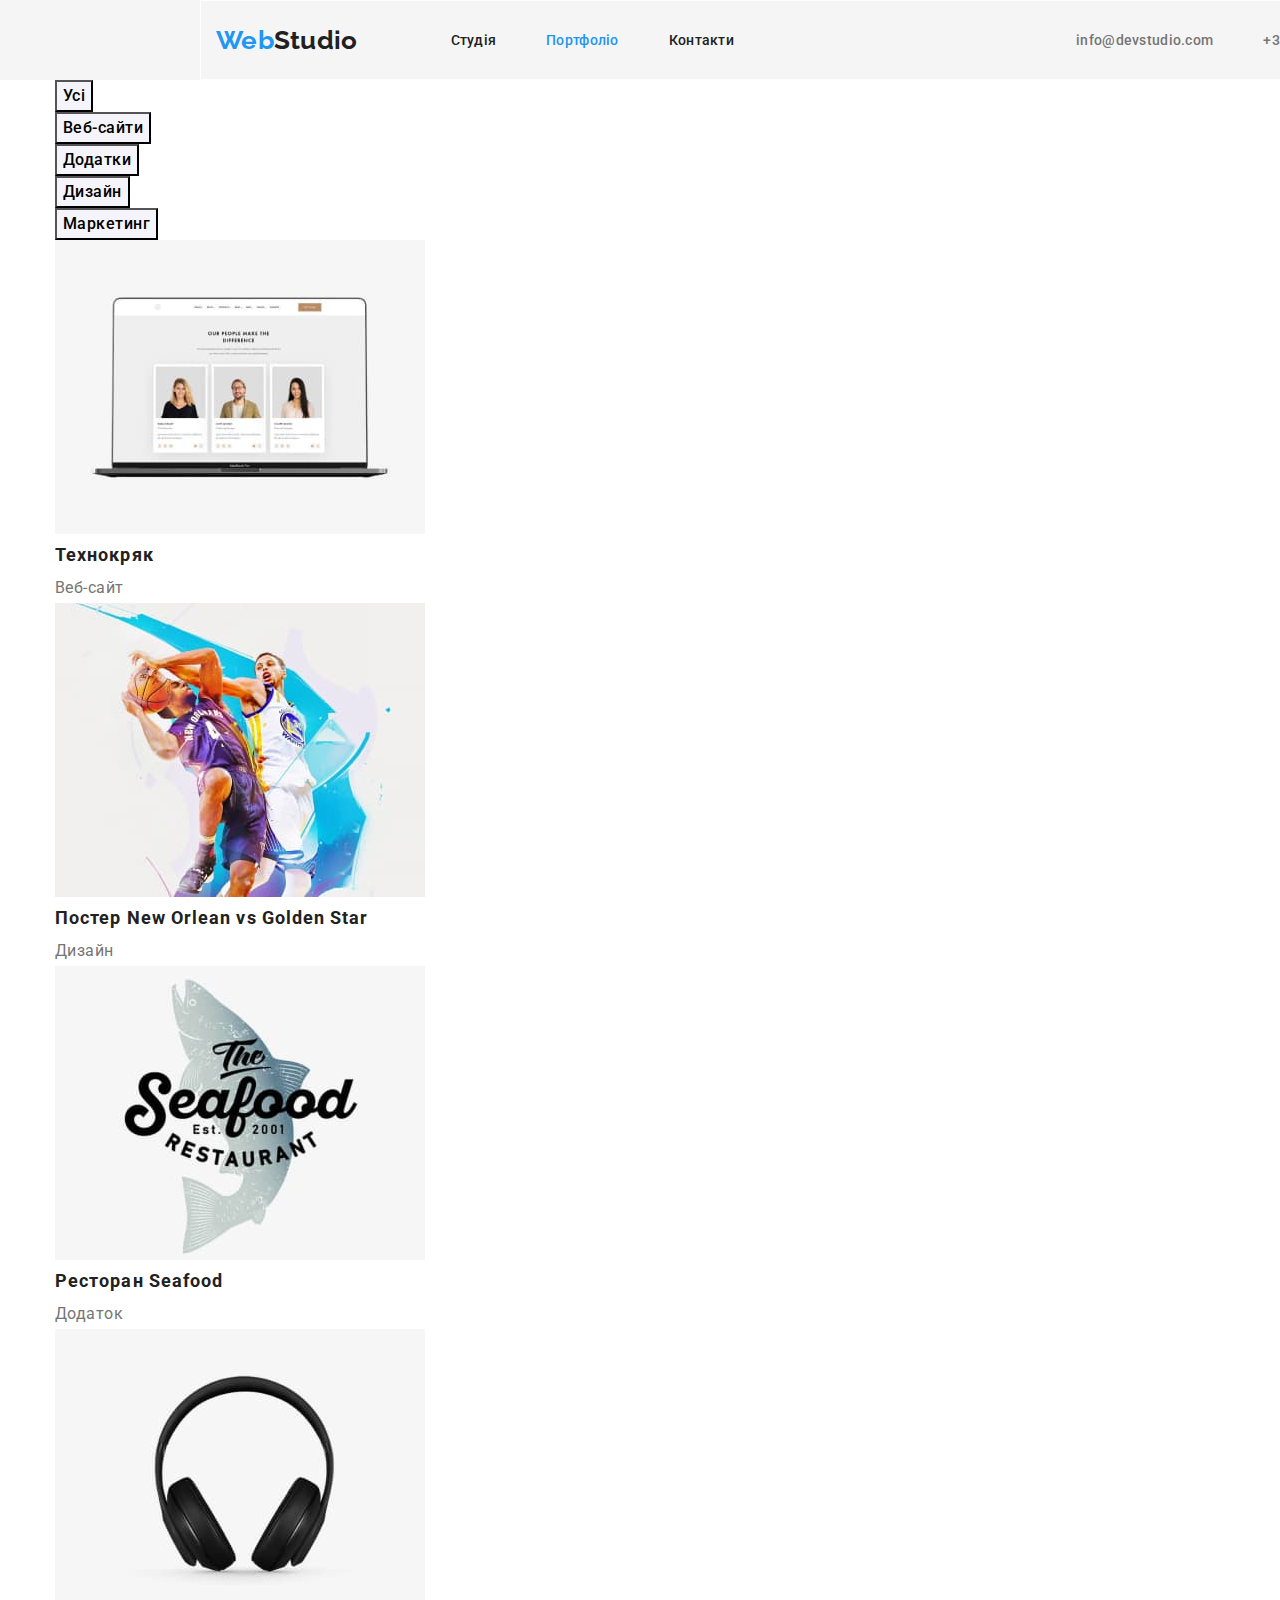
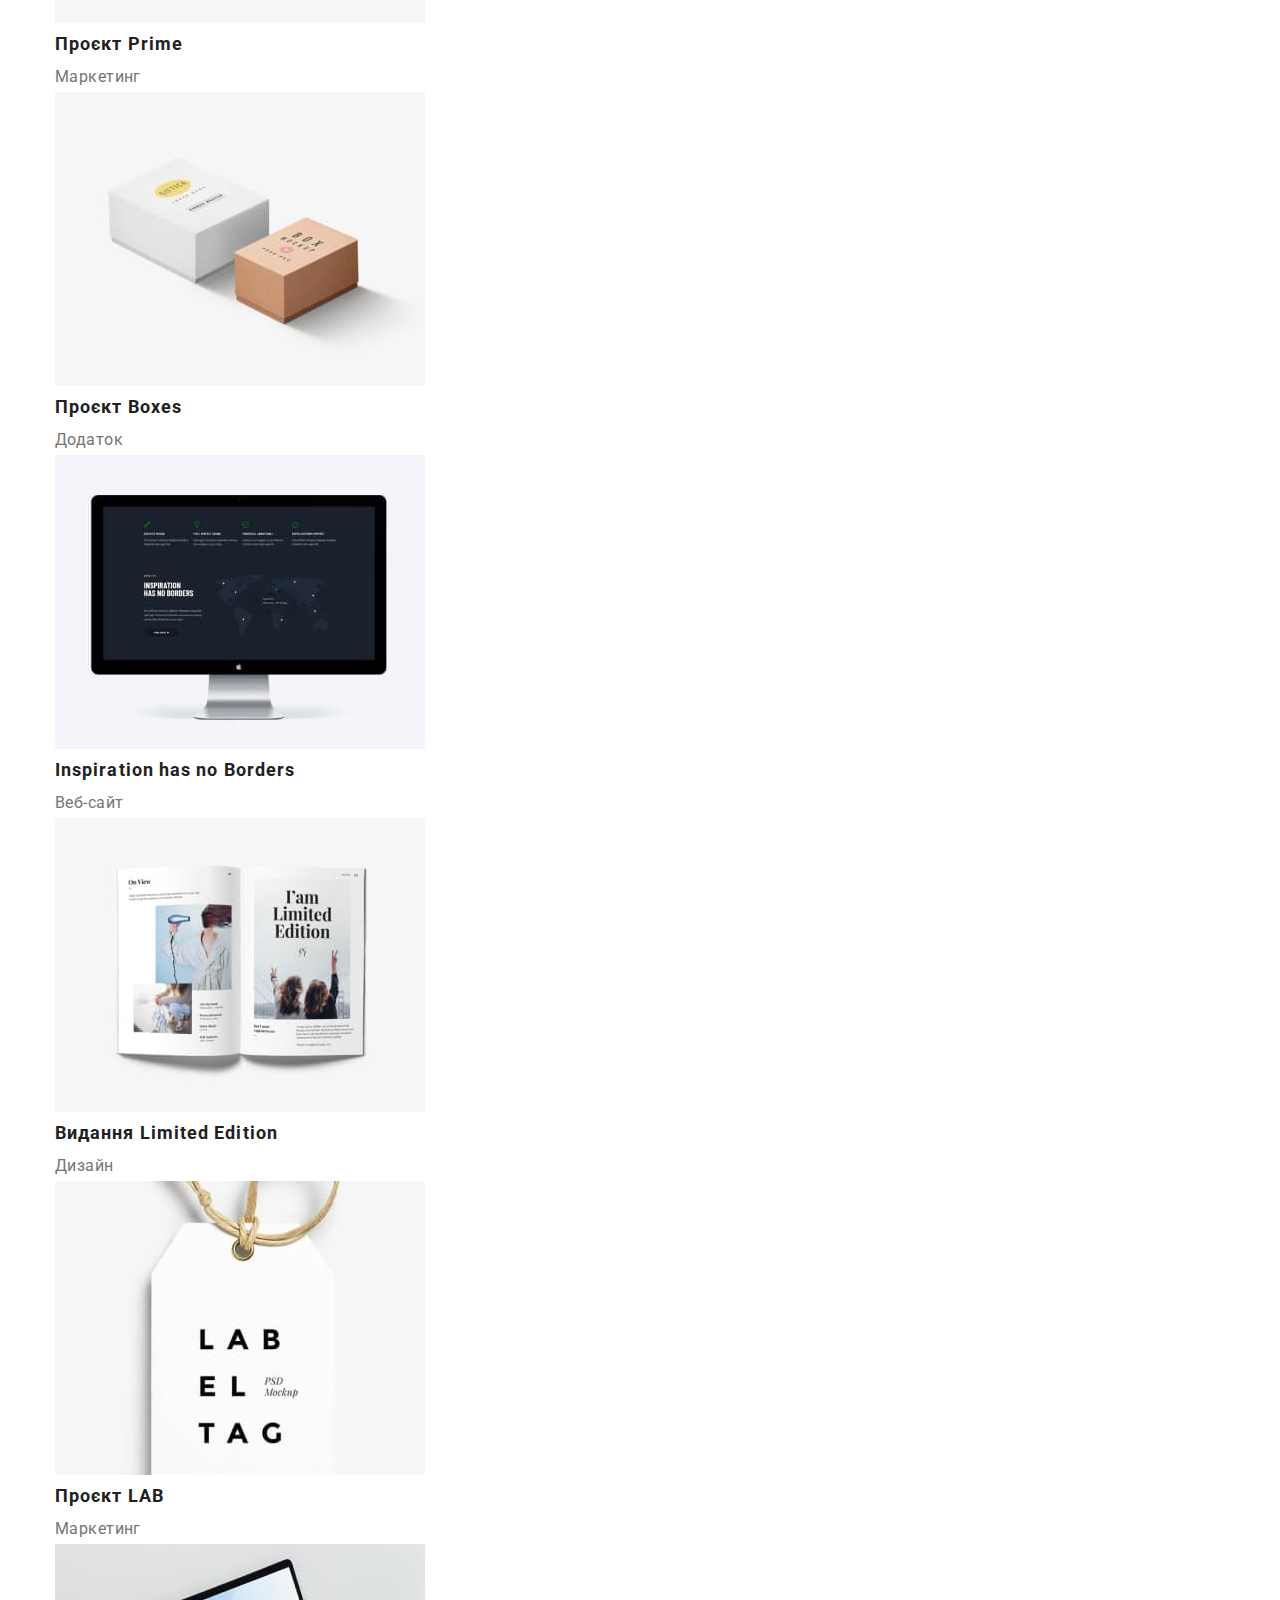
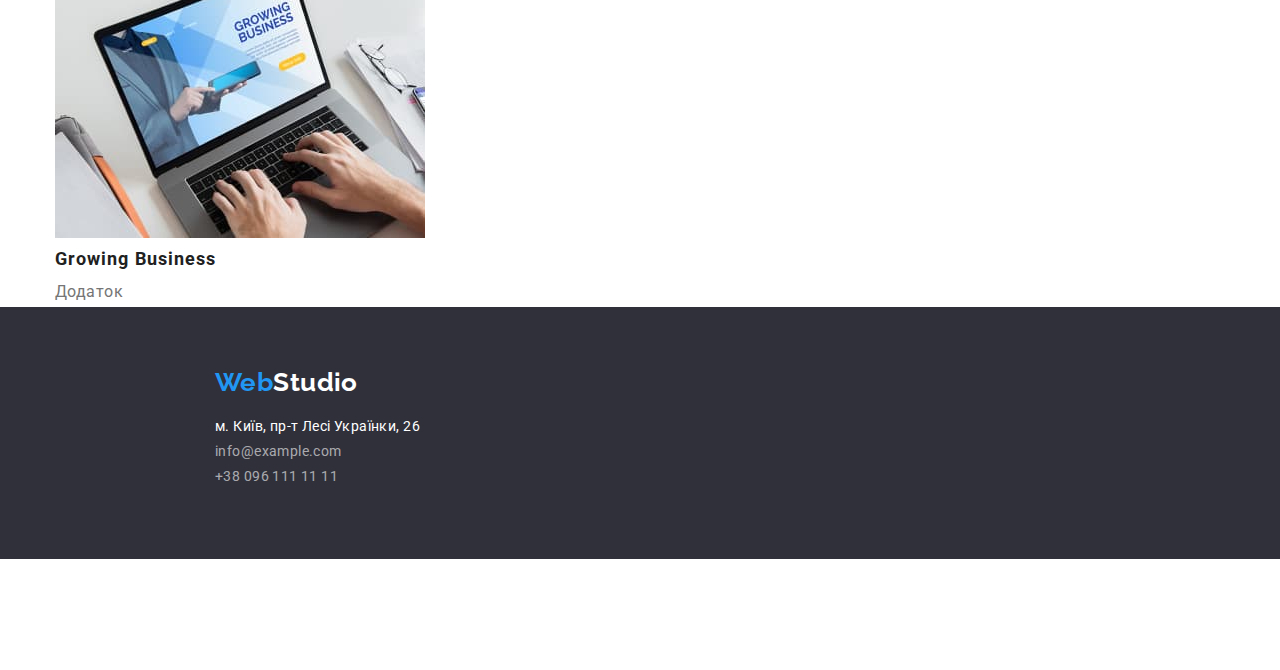
==== commit f80d5826: "сторінка footer" ====
--- a/portfolio.html
+++ b/portfolio.html
@@ -94,13 +94,13 @@
     </main>
     <!-- Footer section -->
     <footer class="footer-info">
-        <div class="container">
-            <a class="logo-web" href="./index.html">Web<span class="studio2">Studio</span></a>
-            <address>
+        <div class="container foot">
+            <a class="logo-web-footer" href="./index.html">Web<span class="studio2">Studio</span></a>
+            <address class="link-footer">
                 <ul class="color-info">
-                    <li><a href="https://goo.gl/maps/TJPPdLGGKsBPAUss6">м. Київ, пр-т Лесі Українки, 26</a></li>
-                    <li class="info-visible"><a href="mailto:info@example.com">info@example.com</a></li>
-                    <li class="info-visible"><a href="tel:+380961111111">+38 096 111 11 11</a></li>
+                        <li><a href="https://goo.gl/maps/TJPPdLGGKsBPAUss6">м. Київ, пр-т Лесі Українки, 26</a></li>
+                        <li class="info-visible"><a href="mailto:info@example.com">info@example.com</a></li>
+                        <li class="info-visible"><a href="tel:+380961111111">+38 096 111 11 11</a></li>
                 </ul>
             </address>
         </div>
--- a/css/style.css
+++ b/css/style.css
@@ -8,6 +8,7 @@
     --paragraph-color: #757575;
     --footer-color: #2F303A;
     --adress-color: rgba(255, 255, 255, 0.6);
+    /* F5F4FA */
 }
 /* ^color^ */
 
@@ -23,7 +24,7 @@
 }
 
 .container {
-    width: 1200px;
+    width: 1600px;
     padding-left: 15px;
     padding-right: 15px;
     margin: 0 auto;
@@ -48,28 +49,35 @@
 body {
     text-decoration: none;
     font-family: "Roboto", sans-serif;
-    background-color: var(--main-color);
+    background-color: var(--header-color);
     color: var(--secondary-color);
     font-style: normal;
     letter-spacing: 0.03em;
     font-size: 14px;
+    
 }
 
 /* Section header 1-2 pages*/
 
 header {
-    background-color: var(--header-color);
+    width: 1600px;
+    padding-left: 15px;
+    padding-right: 15px;
+    background-color: var(--main-color);
     color: var(--secondary-color);
     text-decoration: none;
 }
 .header-fonts {
     width: 1600px;
     margin: 0 auto;
+    /* background-color: var(--main-color); */
 
     font-weight: 500;
     letter-spacing: 0.02em;
 }
 .head {
+    
+    width: 1200px;
     height: 80px;
     display: flex;
     align-items: center;
@@ -207,8 +215,6 @@
     text-transform: uppercase;
 }
 .title {
-    margin-bottom: 50px;
-
     font-family: "Roboto", sans-serif;
     font-weight: 700;
     font-size: 36px;
@@ -217,10 +223,11 @@
     letter-spacing: 0.03em;
 }
 .work-place-img {
-    display: flex;
-    flex-wrap: wrap;
-    padding: 0;
-    justify-content: space-between;
+    width: 1170px;
+    display: flex;
+    flex-direction: row;
+    margin: 50px auto 94px auto;
+    padding: 0;
 }
 
 /* Section quality */
@@ -242,10 +249,11 @@
 }
 .list-title {
     display: flex;
-    padding: 0;
-    height: 1170px;
-    height: 98px;
-    margin: 215px 94px;
+    flex-direction: row;
+    justify-content: center;
+    margin: 94px auto;
+    padding: 0;
+    width: 1170px;
 }
 .visual-list {
     display: flex;
@@ -256,22 +264,56 @@
 .visual-list:not(:first-child) {
     margin-left: 30px;
 }
+.place:not(:first-child) {
+    margin-left: 30px;
+}
 
 /* Section team */
 
 .list-team h3 {
+    margin-top: 30px;
     font-weight: 500;
     font-size: 16px;
     line-height: 1.18;
 }
 .list-team p {
+    margin-top: 10px;
+    margin-bottom: 30px;
     color: var(--paragraph-color);
     font-size: 16px;
     line-height: 1.18;
     letter-spacing: 0.03em;
 }
 .list-team {
+    width: 1170px;
+    display: flex;
+    align-items: flex-start;
+    padding: 0;
+    margin: auto;
+    border-radius: 0px 0px 4px 4px;
+    background-color: #F5F4FA;
+}
+.team:not(:first-child) {
+    margin-left: 30px;
+}
+
+.team1 {
+    background-color: var(--btn-background);
+}
+.title-img {
+    padding-top: 94px;
+    font-family: "Roboto", sans-serif;
+    font-weight: 700;
+    font-size: 36px;
+    line-height: 1.16;
     text-align: center;
+    letter-spacing: 0.03em
+}
+.team {
+    display: flex;
+    flex-direction: column;
+    align-items: center;
+    
 }
 
 /* Pages Portfolio - Section main*/
@@ -294,9 +336,42 @@
 
 .footer-info {
     width: 1600px;
+    margin: auto;
+    display: flex;
 
     background-color: var(--footer-color);
     text-decoration: none;
+}
+.logo-web-footer {
+    color: var(--btn-color);
+    font-family: 'Raleway';
+    font-weight: 700;
+    font-size: 26px;
+    line-height: 1.19;
+    text-decoration: none;
+    display: flex;
+    margin-top: 60px;
+    margin-bottom: 20px;
+}
+
+.foot {
+    width: 1200px;
+    height: 252px;
+    margin: 0 auto;
+    display: flex;
+    flex-direction: column;
+    align-content: center;
+}
+.color-info {
+    height: 252px;
+    display: flex;
+    flex-direction: column;
+    padding: 0;
+    gap: 9px;
+}
+.link-footer a {
+    margin-bottom: 9px;
+
 }
 .color-info a {
     color: var(--btn-active-color);
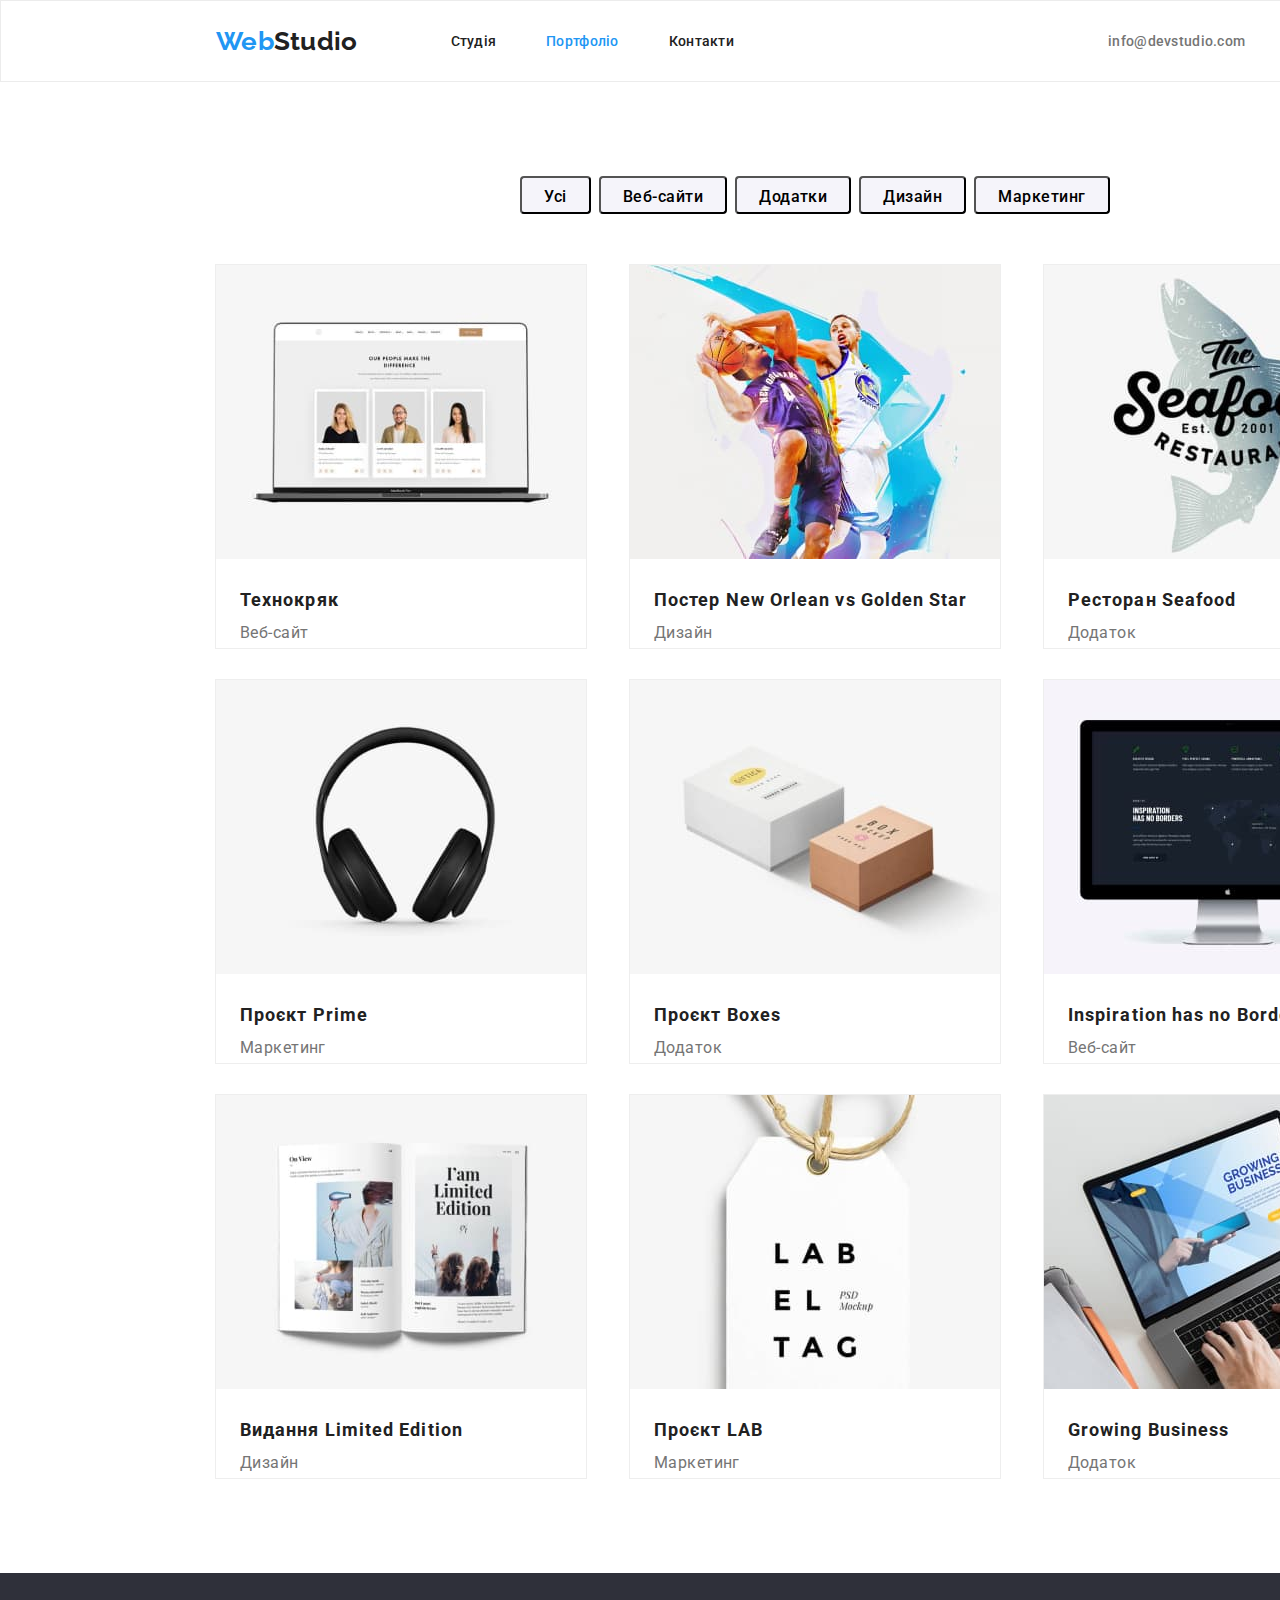
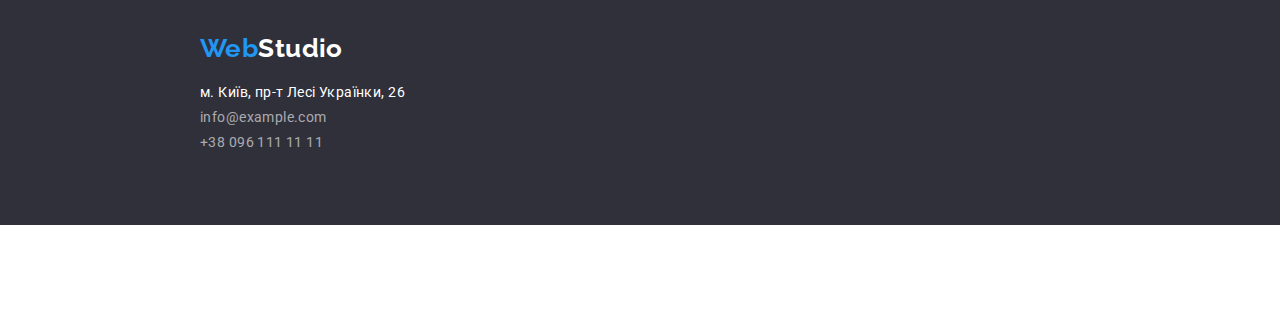
==== commit 4d7c642a: "розмітка студії і портфоліо" ====
--- a/portfolio.html
+++ b/portfolio.html
@@ -35,61 +35,63 @@
     <!-- Slide section -->
     <main>
         <section class="container">
-            <h1 class="visually-hidden">Portfolio</h1>
-            <ul class="work-place">
-                <li><button class="btn" type="button">Усі</button></li>
-                <li><button class="btn" type="button">Веб-сайти</button></li>
-                <li><button class="btn" type="button">Додатки</button></li>
-                <li><button class="btn" type="button">Дизайн</button></li>
-                <li><button class="btn" type="button">Маркетинг</button></li>
-            </ul>
-            <ul class="list-skill">
-                <li>
-                    <img src="./images/img.jpeg" alt="Команда Вебстудії">
-                    <h2>Технокряк</h2>
-                    <p>Веб-сайт</p>
-                </li>
-                <li>
-                    <img src="./images/img-1.jpeg" alt="Грають в баскетбол">
-                    <h2>Постер New Orlean vs Golden Star</h2>
-                    <p>Дизайн</p>
-                </li>
-                <li>
-                    <img src="./images/img-2.jpeg" alt="Логотип ресторану">
-                    <h2>Ресторан Seafood</h2>
-                    <p>Додаток</p>
-                </li>
-                <li>
-                    <img src="./images/img-3.jpeg" alt="Навушники">
-                    <h2>Проєкт Prime</h2>
-                    <p>Маркетинг</p>
-                </li>
-                <li>
-                    <img src="./images/img-4.jpeg" alt="Подарункові бокси">
-                    <h2>Проєкт Boxes</h2>
-                    <p>Додаток</p>
-                </li>
-                <li>
-                    <img src="./images/img-5.jpeg" alt="Офіси студії у світі">
-                    <h2>Inspiration has no Borders</h2>
-                    <p>Веб-сайт</p>
-                </li>
-                <li>
-                    <img src="./images/img-6.jpeg" alt="Відкритий журнал">
-                    <h2>Видання Limited Edition</h2>
-                    <p>Дизайн</p>
-                </li>
-                <li>
-                    <img src="./images/img-7.jpeg" alt="Ярлик">
-                    <h2>Проєкт LAB</h2>
-                    <p>Маркетинг</p>
-                </li>
-                <li>
-                    <img src="./images/img-8.jpeg" alt="Працює в додатку">
-                    <h2>Growing Business</h2>
-                    <p>Додаток</p>
-                </li>
-            </ul>
+            <div class="container portfolio">
+                <h1 class="visually-hidden">Portfolio</h1>
+                <ul class="work-place">
+                    <li class="place"><button class="btn" type="button">Усі</button></li>
+                    <li class="place"><button class="btn" type="button">Веб-сайти</button></li>
+                    <li class="place"><button class="btn" type="button">Додатки</button></li>
+                    <li class="place"><button class="btn" type="button">Дизайн</button></li>
+                    <li class="place"><button class="btn" type="button">Маркетинг</button></li>
+                </ul>
+                <ul class="list-skill">
+                    <li class="skill">
+                        <img src="./images/img.jpeg" alt="Команда Вебстудії">
+                        <h2>Технокряк</h2>
+                        <p>Веб-сайт</p>
+                    </li>
+                    <li class="skill">
+                        <img src="./images/img-1.jpeg" alt="Грають в баскетбол">
+                        <h2>Постер New Orlean vs Golden Star</h2>
+                        <p>Дизайн</p>
+                    </li>
+                    <li class="skill">
+                        <img src="./images/img-2.jpeg" alt="Логотип ресторану">
+                        <h2>Ресторан Seafood</h2>
+                        <p>Додаток</p>
+                    </li>
+                    <li class="skill">
+                        <img src="./images/img-3.jpeg" alt="Навушники">
+                        <h2>Проєкт Prime</h2>
+                        <p>Маркетинг</p>
+                    </li>
+                    <li class="skill">
+                        <img src="./images/img-4.jpeg" alt="Подарункові бокси">
+                        <h2>Проєкт Boxes</h2>
+                        <p>Додаток</p>
+                    </li>
+                    <li class="skill">
+                        <img src="./images/img-5.jpeg" alt="Офіси студії у світі">
+                        <h2>Inspiration has no Borders</h2>
+                        <p>Веб-сайт</p>
+                    </li>
+                    <li class="skill">
+                        <img src="./images/img-6.jpeg" alt="Відкритий журнал">
+                        <h2>Видання Limited Edition</h2>
+                        <p>Дизайн</p>
+                    </li>
+                    <li class="skill">
+                        <img src="./images/img-7.jpeg" alt="Ярлик">
+                        <h2>Проєкт LAB</h2>
+                        <p>Маркетинг</p>
+                    </li>
+                    <li class="skill">
+                        <img src="./images/img-8.jpeg" alt="Працює в додатку">
+                        <h2>Growing Business</h2>
+                        <p>Додаток</p>
+                    </li>
+                </ul>
+            </div>
         </section>
     </main>
     <!-- Footer section -->
--- a/css/style.css
+++ b/css/style.css
@@ -8,28 +8,10 @@
     --paragraph-color: #757575;
     --footer-color: #2F303A;
     --adress-color: rgba(255, 255, 255, 0.6);
-    /* F5F4FA */
+    --border-color: #ECECEC;
+    --border-skill: #EEEEEE;
 }
 /* ^color^ */
-
-html {
-    box-sizing: border-box;
-}
-
-*,
-*::before,
-*::after {
-  box-sizing: inherit;
-  /* outline: 1px solid red; */
-}
-
-.container {
-    width: 1600px;
-    padding-left: 15px;
-    padding-right: 15px;
-    margin: 0 auto;
-}
-
 
 ul {
     list-style: none
@@ -54,7 +36,12 @@
     font-style: normal;
     letter-spacing: 0.03em;
     font-size: 14px;
-    
+}
+.container {
+    width: 1600px;
+    padding-left: 15px;
+    padding-right: 15px;
+    margin: 0 auto;
 }
 
 /* Section header 1-2 pages*/
@@ -63,25 +50,23 @@
     width: 1600px;
     padding-left: 15px;
     padding-right: 15px;
-    background-color: var(--main-color);
+    background-color: var(--header-color);
     color: var(--secondary-color);
     text-decoration: none;
 }
 .header-fonts {
     width: 1600px;
     margin: 0 auto;
-    /* background-color: var(--main-color); */
-
     font-weight: 500;
     letter-spacing: 0.02em;
+    border: 1px solid var(--border-color);
 }
 .head {
-    
     width: 1200px;
     height: 80px;
     display: flex;
     align-items: center;
-    border: 1px solid var(--header-color);
+    
 }
 
 /* Section navigation 1-2 pages */
@@ -170,6 +155,10 @@
     font-weight: 500;
     font-size: 16px;
     line-height: 1.62;
+
+    border-radius: 4px;
+    height: 38px;
+    padding: 6px 22px;
 }
 .btn1 {
     background-color: var(--btn-color);
@@ -289,6 +278,7 @@
     display: flex;
     align-items: flex-start;
     padding: 0;
+    padding-bottom: 94px;
     margin: auto;
     border-radius: 0px 0px 4px 4px;
     background-color: #F5F4FA;
@@ -302,6 +292,8 @@
 }
 .title-img {
     padding-top: 94px;
+    margin-bottom: 50px;
+
     font-family: "Roboto", sans-serif;
     font-weight: 700;
     font-size: 36px;
@@ -319,18 +311,54 @@
 /* Pages Portfolio - Section main*/
 
 .list-skill h2 {
+    margin-top: 20px;
+    margin-left: 24px;
+
     font-weight: 700;
     font-size: 18px;
     line-height: 2;
     letter-spacing: 0.06em;
 }
 .list-skill p {
+    margin-bottom: 4px;
+    margin-left: 24px;
+
     color: var(--paragraph-color);
     font-weight: 400;
     font-size: 16px;
     line-height: 1.88;
     margin-bottom: 0px;
 }
+.portfolio {
+    width: 1200px;
+    margin: 94px auto;
+}
+.work-place {
+    display: flex;
+    justify-content: center;
+    padding: 0;
+    margin-bottom: 50px;
+}
+.place:not(:first-child) {
+    margin-left: 8px;
+}
+.skill:nth-child(3n + 2) {
+    margin-left: 30px;
+    margin-right: 30px;
+}
+.skill:not(:nth-child(n + 7)) {
+    margin-bottom: 30px;
+}
+.skill {
+    border: 1px solid var(--border-skill);
+}
+.list-skill {
+    display: flex;
+    flex-wrap: wrap;
+    justify-content: space-between;
+    padding: 0;
+    margin: 0 auto;
+}
 
 /* Section footer 1-2 pages*/
 
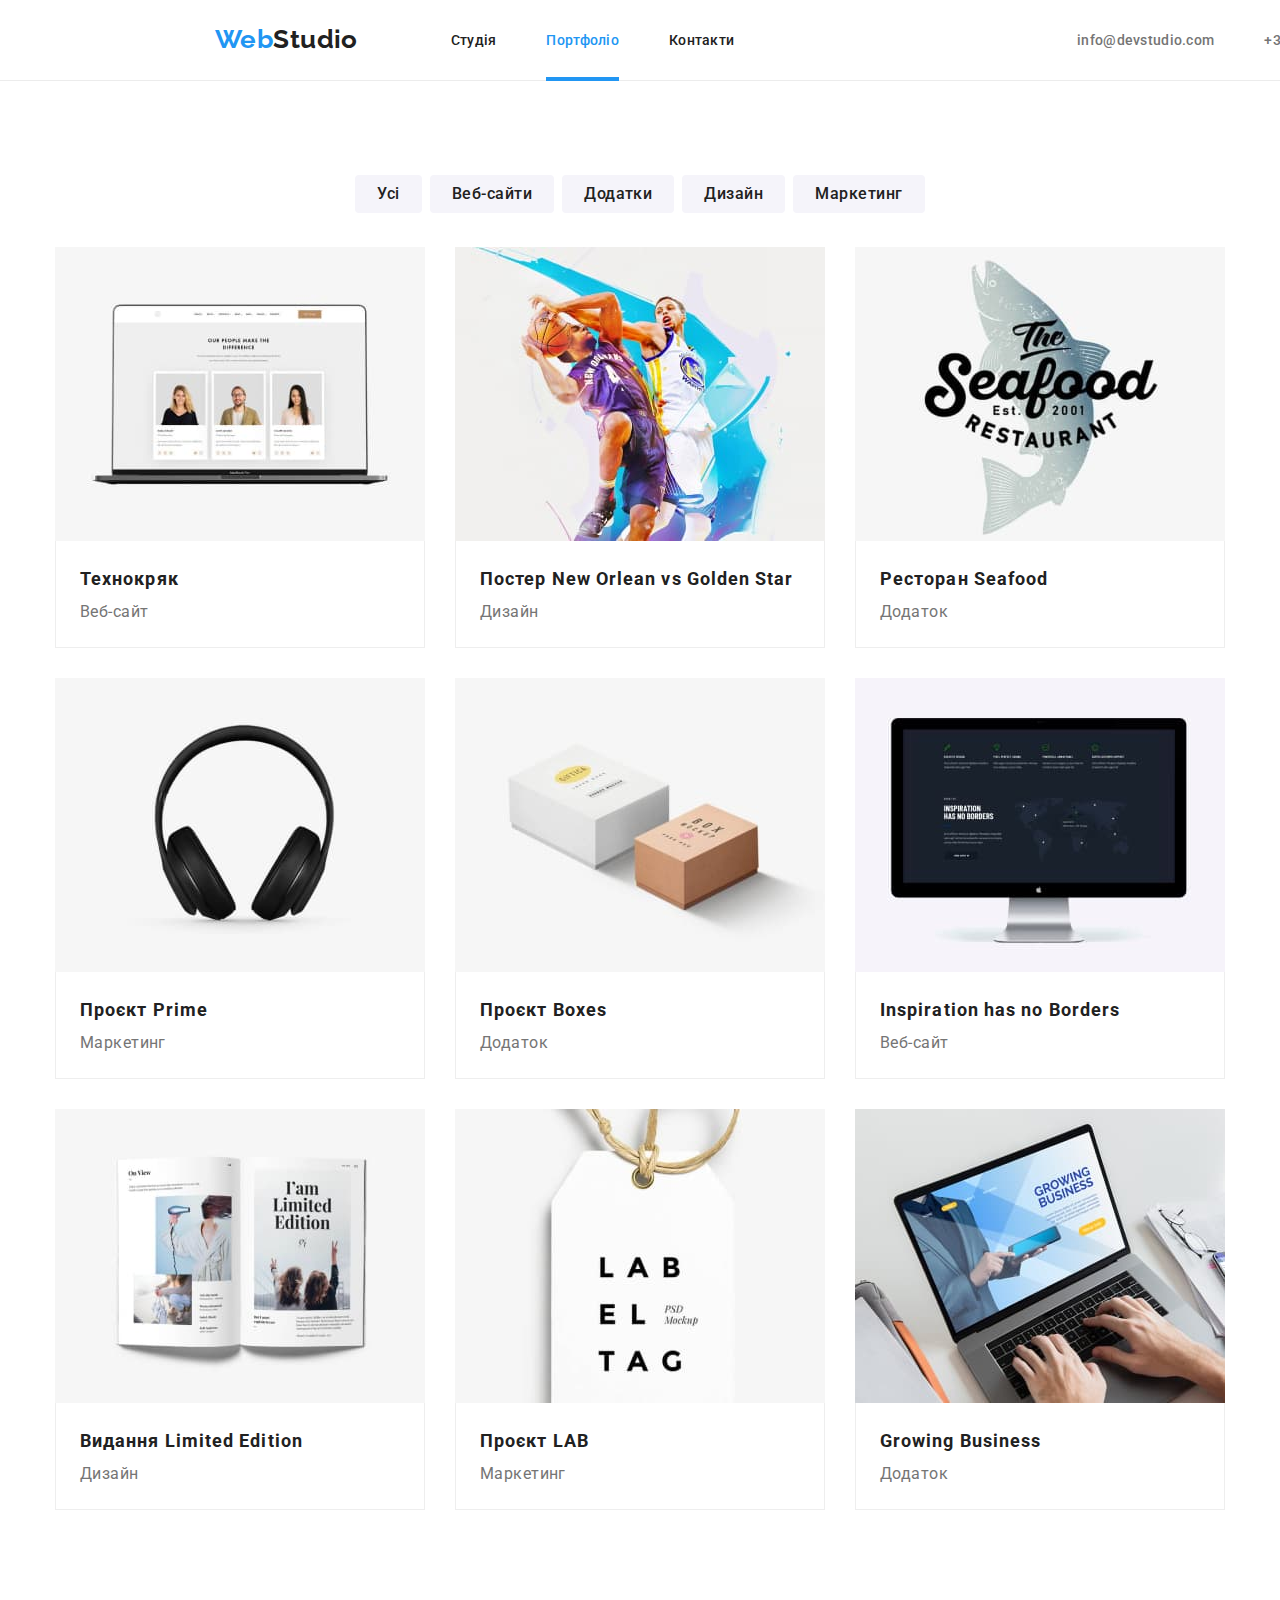
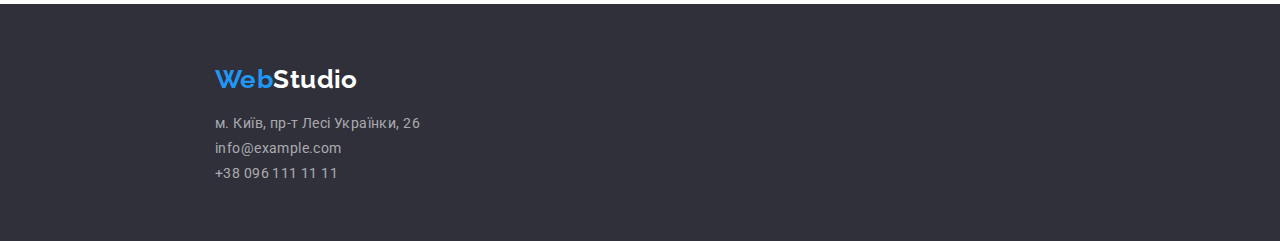
==== commit 6a645e1e: "доопрацювання ДЗ" ====
--- a/portfolio.html
+++ b/portfolio.html
@@ -7,10 +7,9 @@
     <meta name="viewport" content="width=device-width, initial-scale=1.0">
     <link rel="preconnect" href="https://fonts.googleapis.com">
     <link rel="preconnect" href="https://fonts.gstatic.com" crossorigin>
-    <link
-        href="https://fonts.googleapis.com/css2?family=Raleway:wght@700&family=Roboto:wght@400;500;700;900&display=swap"
-        rel="stylesheet">
+    <link rel="stylesheet" href="https://fonts.googleapis.com/css2?family=Raleway:wght@700&family=Roboto:wght@400;500;700;900&display=swap">
     <title>Портфоліо</title>
+    <link rel="stylesheet" href="https://cdnjs.cloudflare.com/ajax/libs/modern-normalize/1.1.0/modern-normalize.min.css">
     <link rel="stylesheet" href="./css/style.css">
 </head>
 
@@ -18,13 +17,13 @@
     <!-- Header section -->
     <header class="header-fonts">
         <div class="container head">
-            <a class="logo-web" href="./index.html">Web<span class="studio">Studio</span></a>
+            <nav class="header-nav">
+                <a class="logo-web" href="./index.html">Web<span class="studio">Studio</span></a>
                 <ul class="site-info">
                     <li class="header-site-info"><a class="link" href="./index.html">Студія</a></li>
                     <li class="header-site-info"><a class="link current" href="./portfolio.html">Портфоліо</a></li>
                     <li class="header-site-info"><a class="link" href="Контакти">Контакти</a></li>
                 </ul>
-            <nav class="header-nav">
                 <ul class="contacts">
                     <li class="header-site-info"><a class="link" href="mailto:info@devstudio.com">info@devstudio.com</a></li>
                     <li class="header-site-info"><a class="link" href="tel:+380961111111">+38 096 111 11 11</a></li>
@@ -34,8 +33,8 @@
     </header>
     <!-- Slide section -->
     <main>
-        <section class="container">
-            <div class="container portfolio">
+        <section class="section">
+            <div class="container">
                 <h1 class="visually-hidden">Portfolio</h1>
                 <ul class="work-place">
                     <li class="place"><button class="btn" type="button">Усі</button></li>
@@ -47,48 +46,66 @@
                 <ul class="list-skill">
                     <li class="skill">
                         <img src="./images/img.jpeg" alt="Команда Вебстудії">
-                        <h2>Технокряк</h2>
-                        <p>Веб-сайт</p>
+                        <div class="maket">
+                         <h2>Технокряк</h2>
+                            <p>Веб-сайт</p>
+                        </div>
                     </li>
                     <li class="skill">
                         <img src="./images/img-1.jpeg" alt="Грають в баскетбол">
-                        <h2>Постер New Orlean vs Golden Star</h2>
-                        <p>Дизайн</p>
+                        <div class="maket">
+                            <h2>Постер New Orlean vs Golden Star</h2>
+                            <p>Дизайн</p>
+                        </div>
                     </li>
                     <li class="skill">
                         <img src="./images/img-2.jpeg" alt="Логотип ресторану">
-                        <h2>Ресторан Seafood</h2>
-                        <p>Додаток</p>
+                        <div class="maket">
+                            <h2>Ресторан Seafood</h2>
+                            <p>Додаток</p>
+                        </div>
                     </li>
                     <li class="skill">
                         <img src="./images/img-3.jpeg" alt="Навушники">
-                        <h2>Проєкт Prime</h2>
-                        <p>Маркетинг</p>
+                        <div class="maket">
+                            <h2>Проєкт Prime</h2>
+                            <p>Маркетинг</p>
+                        </div>
                     </li>
                     <li class="skill">
                         <img src="./images/img-4.jpeg" alt="Подарункові бокси">
-                        <h2>Проєкт Boxes</h2>
-                        <p>Додаток</p>
+                        <div class="maket">
+                            <h2>Проєкт Boxes</h2>
+                            <p>Додаток</p>
+                        </div>
                     </li>
                     <li class="skill">
                         <img src="./images/img-5.jpeg" alt="Офіси студії у світі">
-                        <h2>Inspiration has no Borders</h2>
-                        <p>Веб-сайт</p>
+                        <div class="maket">
+                            <h2>Inspiration has no Borders</h2>
+                            <p>Веб-сайт</p>
+                        </div>
                     </li>
                     <li class="skill">
                         <img src="./images/img-6.jpeg" alt="Відкритий журнал">
-                        <h2>Видання Limited Edition</h2>
-                        <p>Дизайн</p>
+                        <div class="maket">
+                            <h2>Видання Limited Edition</h2>
+                            <p>Дизайн</p>
+                        </div>
                     </li>
                     <li class="skill">
                         <img src="./images/img-7.jpeg" alt="Ярлик">
-                        <h2>Проєкт LAB</h2>
-                        <p>Маркетинг</p>
+                        <div class="maket">
+                            <h2>Проєкт LAB</h2>
+                            <p>Маркетинг</p>
+                        </div>
                     </li>
                     <li class="skill">
                         <img src="./images/img-8.jpeg" alt="Працює в додатку">
-                        <h2>Growing Business</h2>
-                        <p>Додаток</p>
+                        <div class="maket">
+                            <h2>Growing Business</h2>
+                            <p>Додаток</p>
+                        </div>
                     </li>
                 </ul>
             </div>
@@ -96,11 +113,11 @@
     </main>
     <!-- Footer section -->
     <footer class="footer-info">
-        <div class="container foot">
+        <div class="container">
             <a class="logo-web-footer" href="./index.html">Web<span class="studio2">Studio</span></a>
             <address class="link-footer">
                 <ul class="color-info">
-                        <li><a href="https://goo.gl/maps/TJPPdLGGKsBPAUss6">м. Київ, пр-т Лесі Українки, 26</a></li>
+                        <li class="info-visible"><a href="https://goo.gl/maps/TJPPdLGGKsBPAUss6">м. Київ, пр-т Лесі Українки, 26</a></li>
                         <li class="info-visible"><a href="mailto:info@example.com">info@example.com</a></li>
                         <li class="info-visible"><a href="tel:+380961111111">+38 096 111 11 11</a></li>
                 </ul>
--- a/css/style.css
+++ b/css/style.css
@@ -13,9 +13,14 @@
 }
 /* ^color^ */
 
+html {
+    box-sizing: border-box;
+}
 ul {
-    list-style: none
-    }
+    list-style: none;
+    padding: 0;
+    margin: 0;
+}
 .visually-hidden {
     position: absolute;
     white-space: nowrap;
@@ -38,7 +43,7 @@
     font-size: 14px;
 }
 .container {
-    width: 1600px;
+    width: 1200px;
     padding-left: 15px;
     padding-right: 15px;
     margin: 0 auto;
@@ -55,25 +60,23 @@
     text-decoration: none;
 }
 .header-fonts {
-    width: 1600px;
-    margin: 0 auto;
-    font-weight: 500;
-    letter-spacing: 0.02em;
-    border: 1px solid var(--border-color);
+    margin: auto;
+    border-bottom: 1px solid var(--border-color);
 }
 .head {
-    width: 1200px;
     height: 80px;
-    display: flex;
-    align-items: center;
-    
-}
+}
+.header-nav {
+    display: flex;  
+}
+
 
 /* Section navigation 1-2 pages */
 
 .logo-web {
     margin-right: 93px;
-    display: block;
+    margin-top: 24px;
+    margin-bottom: 25px;
 
     color: var(--btn-color);
     font-family: 'Raleway';
@@ -98,9 +101,7 @@
 }
 .site-info {
     display: flex;
-    padding-left: 0;
-    margin-top: 0;
-    margin-bottom: 0;
+    margin: 32px 0;
 }
 
 
@@ -109,7 +110,7 @@
 }
 
 .header-site-info .link {
-    padding: 32px 0;
+    padding: 29px 0;
 }
 
 .site-info .link:hover, 
@@ -118,6 +119,7 @@
 }
 .link.current {
     color: var(--btn-color);
+    border-bottom: 4px solid var(--btn-color); 
 }
 .contacts a {
     color: var(--paragraph-color);
@@ -127,14 +129,10 @@
 }
 .contacts {
     display: flex;
+    margin: 32px 0;
+    margin-left: auto;
     padding-left: 0;
-    margin-top: 0;
-    margin-bottom: 0;
-}
-.header-nav {
-    margin-left: auto;
-    margin-top: 0;
-    margin-bottom: 0;
+    
 }
 .contacts a:hover, 
 .contacts a:focus {
@@ -150,6 +148,7 @@
 }
 .btn {
     background-color: var(--btn-background);
+    color: var(--secondary-color);
     font-family: "Roboto", sans-serif;
     letter-spacing: 0.03em;
     font-weight: 500;
@@ -157,6 +156,7 @@
     line-height: 1.62;
 
     border-radius: 4px;
+    border: none;
     height: 38px;
     padding: 6px 22px;
 }
@@ -168,7 +168,6 @@
     font-size: 16px;
     line-height: 1.88;
     letter-spacing: 0.06em;
-
     border-radius: 4px;
     width: 216px;
     height: 50px;
@@ -177,24 +176,18 @@
 /* Pages Studio */
 /* Hero */
 
-.container-hero {
-    height: 600px;
+.hero {
     background: var(--footer-color);
-    display: flex;
-    flex-direction: column;
-    align-items: center;
-}
-
+    padding: 200px 0;
+    width: 1600px;
+    margin: auto;
+    text-align: center;
+}
 .hero-title {
     width: 696px;
-    margin-top: 200px;
     margin-bottom: 30px;
     margin-left: auto;
     margin-right: auto;
-
-}
-
-h1 {
     color: var(--btn-active-color);
     font-weight: 900;
     font-size: 44px;
@@ -204,6 +197,7 @@
     text-transform: uppercase;
 }
 .title {
+    margin-bottom: 50px;
     font-family: "Roboto", sans-serif;
     font-weight: 700;
     font-size: 36px;
@@ -212,11 +206,7 @@
     letter-spacing: 0.03em;
 }
 .work-place-img {
-    width: 1170px;
-    display: flex;
-    flex-direction: row;
-    margin: 50px auto 94px auto;
-    padding: 0;
+    display: flex;
 }
 
 /* Section quality */
@@ -226,6 +216,20 @@
 p {
     margin: 0;
 }
+.section {
+    display: flex;
+    padding-bottom: 94px;
+    padding-top: 94px;
+    margin: 0 auto;
+}
+img {
+    display: block;
+    max-width: 100%;
+    height: auto;
+}
+.servise {
+    padding-top: 0;
+}
 .list-title h3{
     font-weight: 700;
     font-size: 14px;
@@ -238,22 +242,18 @@
 }
 .list-title {
     display: flex;
-    flex-direction: row;
-    justify-content: center;
-    margin: 94px auto;
-    padding: 0;
-    width: 1170px;
 }
 .visual-list {
     display: flex;
     flex-direction: column;
     align-items: center;
+    width: 270px;
     gap: 10px;
 }
 .visual-list:not(:first-child) {
     margin-left: 30px;
 }
-.place:not(:first-child) {
+.work-place-img li:not(:first-child) {
     margin-left: 30px;
 }
 
@@ -274,24 +274,18 @@
     letter-spacing: 0.03em;
 }
 .list-team {
-    width: 1170px;
-    display: flex;
-    align-items: flex-start;
-    padding: 0;
-    padding-bottom: 94px;
-    margin: auto;
-    border-radius: 0px 0px 4px 4px;
-    background-color: #F5F4FA;
+    display: flex;
 }
 .team:not(:first-child) {
     margin-left: 30px;
 }
 
-.team1 {
+.section-team {
+    width: 1600px;
+    margin: auto;
     background-color: var(--btn-background);
 }
 .title-img {
-    padding-top: 94px;
     margin-bottom: 50px;
 
     font-family: "Roboto", sans-serif;
@@ -305,29 +299,34 @@
     display: flex;
     flex-direction: column;
     align-items: center;
+    background: var(--btn-active-color);
+    border-radius: 0 0 4px 4px;
+    border-right: 1px solid var(--paragraph-color);
+    border-left: 1px solid var(--paragraph-color);
+    border-bottom: 2px solid var(--paragraph-color);
     
 }
 
 /* Pages Portfolio - Section main*/
 
 .list-skill h2 {
-    margin-top: 20px;
-    margin-left: 24px;
-
     font-weight: 700;
     font-size: 18px;
     line-height: 2;
     letter-spacing: 0.06em;
 }
 .list-skill p {
-    margin-bottom: 4px;
-    margin-left: 24px;
-
     color: var(--paragraph-color);
     font-weight: 400;
     font-size: 16px;
     line-height: 1.88;
     margin-bottom: 0px;
+}
+.maket {
+    padding: 20px 24px;
+    border-right: 1px solid var(--border-skill);
+    border-left: 1px solid var(--border-skill);
+    border-bottom: 1px solid var(--border-skill);
 }
 .portfolio {
     width: 1200px;
@@ -336,8 +335,7 @@
 .work-place {
     display: flex;
     justify-content: center;
-    padding: 0;
-    margin-bottom: 50px;
+    padding-bottom: 34px;
 }
 .place:not(:first-child) {
     margin-left: 8px;
@@ -348,9 +346,6 @@
 }
 .skill:not(:nth-child(n + 7)) {
     margin-bottom: 30px;
-}
-.skill {
-    border: 1px solid var(--border-skill);
 }
 .list-skill {
     display: flex;
@@ -365,10 +360,9 @@
 .footer-info {
     width: 1600px;
     margin: auto;
-    display: flex;
-
+    padding-top: 60px;
+    padding-bottom: 60px;
     background-color: var(--footer-color);
-    text-decoration: none;
 }
 .logo-web-footer {
     color: var(--btn-color);
@@ -378,27 +372,10 @@
     line-height: 1.19;
     text-decoration: none;
     display: flex;
-    margin-top: 60px;
     margin-bottom: 20px;
 }
-
-.foot {
-    width: 1200px;
-    height: 252px;
-    margin: 0 auto;
-    display: flex;
-    flex-direction: column;
-    align-content: center;
-}
 .color-info {
-    height: 252px;
-    display: flex;
-    flex-direction: column;
-    padding: 0;
-    gap: 9px;
-}
-.link-footer a {
-    margin-bottom: 9px;
+    font-weight: 400px;
 
 }
 .color-info a {
@@ -408,7 +385,7 @@
 }
 .color-info a:hover, 
 .color-info a:focus {
-    color: var(--btn-color);
+    color: var(--btn-active-color);
 }
 .color-info a:active {
     color: var(--btn-color);
@@ -416,4 +393,7 @@
 
 .info-visible a {
     color: var(--adress-color);
+}
+.info-visible:not(:last-child) {
+    margin-bottom: 9px;
 }